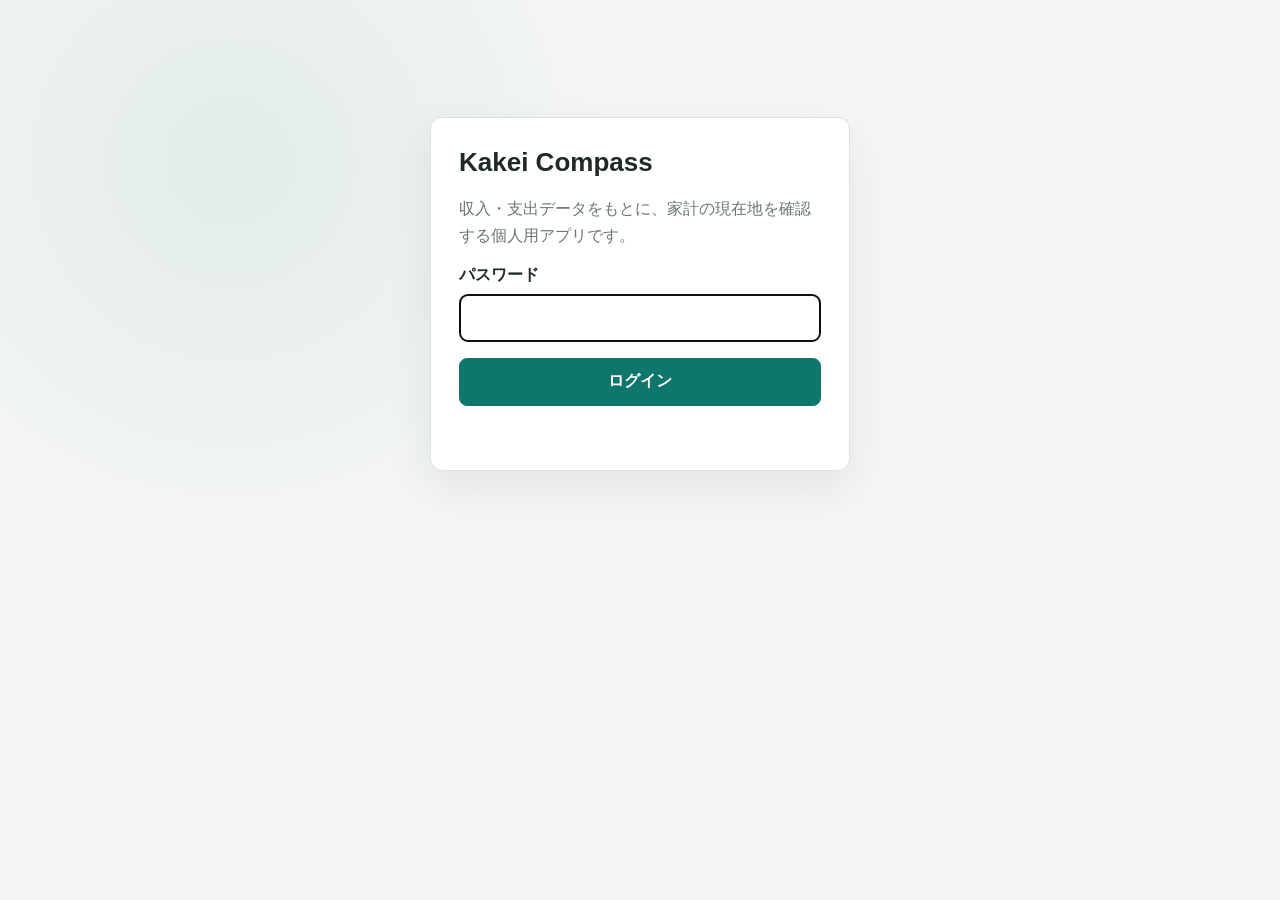
==== index.html @ 37dff7a0 "Add files via upload" ====
﻿<!doctype html>
<html lang="ja">
  <head>
    <meta charset="UTF-8" />
    <meta name="viewport" content="width=device-width, initial-scale=1.0" />
    <title>Kakei Compass</title>
    <link rel="stylesheet" href="styles.css?v=20260503-login-detail-fix" />
    <link rel="manifest" href="manifest.webmanifest?v=20260503-login-detail-fix" />
    <meta name="theme-color" content="#17352e" />
    <meta name="apple-mobile-web-app-capable" content="yes" />
    <meta name="apple-mobile-web-app-title" content="Kakei Compass" />
    <link rel="apple-touch-icon" href="app-icon-180.png?v=20260503-login-detail-fix" />
    <link rel="icon" type="image/png" sizes="192x192" href="app-icon-192.png?v=20260503-login-detail-fix" />
    <link rel="icon" type="image/png" sizes="512x512" href="app-icon-512.png?v=20260503-login-detail-fix" />
  </head>
  <body class="auth-locked">
    <section id="authScreen" class="auth-screen" aria-labelledby="authTitle">
      <form id="authForm" class="auth-card">
        <h1 id="authTitle">Kakei Compass</h1>
        <p>収入・支出データをもとに、家計の現在地を確認する個人用アプリです。</p>
        <label>
          パスワード
          <input id="authPassword" type="password" autocomplete="current-password" inputmode="text" />
        </label>
        <button class="primary-button" type="submit">ログイン</button>
        <p id="authError" class="auth-error" role="alert" aria-live="polite"></p>
      </form>
    </section>
    <button id="mobileNavToggle" class="mobile-nav-toggle" type="button" aria-controls="appNav" aria-expanded="false" aria-label="メニューを開く">
      <span></span>
      <span></span>
      <span></span>
    </button>
    <div id="mobileNavBackdrop" class="mobile-nav-backdrop hidden" aria-hidden="true"></div>
    <main class="app">
      <aside class="nav" id="appNav">
        <div class="nav-head">
          <h1 class="nav-brand">Kakei Compass</h1>
          <h2 id="navTitle" class="nav-mode-title">収入管理</h2>
          <p class="nav-copy" id="navCopy">収入と支出を管理し、家計全体の状況を確認します。</p>
          <p class="nav-updated">最終更新 <strong id="navUpdatedLabel">-</strong></p>
        </div>
        <section id="householdBalanceCard" class="nav-balance-card" aria-live="polite"></section>
        <nav class="mode-switch" aria-label="管理対象の切替">
          <button class="mode-button active" type="button" data-app-mode="income">
            <span>収入管理</span>
          </button>
          <button class="mode-button" type="button" data-app-mode="expense">
            <span>支出管理</span>
          </button>
        </nav>
        <div class="nav-tools">
          <button id="openSettings" class="nav-tool-button nav-tool-settings" type="button"><span aria-hidden="true"></span>設定</button>
          <button id="openHelp" class="nav-tool-button nav-tool-help" type="button"><span aria-hidden="true"></span>ヘルプ</button>
          <button id="logoutApp" class="nav-tool-button nav-tool-logout" type="button"><span aria-hidden="true"></span>ログアウト</button>
        </div>
      </aside>

      <section class="workspace">
        <section class="income-panel hidden" id="panel-income"></section>

        <article class="panel income-native expense-shell expense-view hidden">
          <div class="income-topbar">
            <div>
              <h3>支出管理</h3>
              <p>支出項目の入力、外部データ、分析、データ管理をまとめて扱います。</p>
            </div>
          </div>

        <div class="tab-strip expense-view hidden" role="tablist" aria-label="支出管理の表示切替">
          <button class="tab active" id="tab-master" type="button" role="tab" aria-selected="true" data-tab="master">入力</button>
          <button class="tab" id="tab-import" type="button" role="tab" aria-selected="false" data-tab="import">外部データ</button>
          <button class="tab" id="tab-expense-analysis" type="button" role="tab" aria-selected="false" data-tab="expense-analysis">分析</button>
          <button class="tab" id="tab-expense-data" type="button" role="tab" aria-selected="false" data-tab="expense-data">データ管理</button>
        </div>

        <section class="tab-panel expense-view active hidden" id="panel-master" role="tabpanel" aria-labelledby="tab-master">
          <article class="panel">
            <div id="pendingApplyPanel" class="pending-apply hidden"></div>
            <div class="toolbar expense-input-toolbar">
              <div class="expense-person-switch">
                <label>支払者<select id="expensePersonSelect"></select></label>
              </div>
              <button id="addMasterItem" type="button">新規</button>
              <label>
                検索
                <input id="masterSearch" type="search" placeholder="保険、住宅ローン、通信など" />
              </label>
              <select id="masterFilter" class="hidden" aria-hidden="true">
                <option value="all" selected>すべて</option>
              </select>
              <div class="view-icon-toggle" role="group" aria-label="支出項目の表示形式">
                <button class="active" type="button" data-master-view="cards" aria-label="カード表示" title="カード表示"><span class="view-icon view-icon-cards" aria-hidden="true"></span></button>
                <button type="button" data-master-view="list" aria-label="リスト表示" title="リスト表示"><span class="view-icon view-icon-list" aria-hidden="true"></span></button>
              </div>
            </div>
            <div id="masterCandidateNotice" class="maintenance-notice hidden"></div>
            <p class="status-help">状態: 通常=閲覧中の項目、編集中=右側の詳細カードで変更中の項目。</p>
            <div class="master-layout">
              <section class="master-cards" id="masterCards"></section>
              <section class="master-list hidden" id="masterList">
                <table class="master-table">
                  <thead>
                    <tr>
                      <th><button class="sort-button" data-sort="status" type="button">状態</button></th>
                      <th><button class="sort-button" data-sort="name" type="button">内容1</button></th>
                      <th><button class="sort-button" data-sort="category" type="button">種別</button></th>
                      <th><button class="sort-button" data-sort="nature" type="button">固定/変動</button></th>
                      <th><button class="sort-button amount" data-sort="monthlyAmount" type="button">費用</button></th>
                    </tr>
                    <tr class="filter-row">
                      <th><select class="column-filter" data-filter="status"></select></th>
                      <th><select class="column-filter" data-filter="name"></select></th>
                      <th><select class="column-filter" data-filter="category"></select></th>
                      <th><select class="column-filter" data-filter="nature"></select></th>
                      <th></th>
                    </tr>
                  </thead>
                  <tbody id="masterRows"></tbody>
                </table>
              </section>
              <aside id="detailPanel" class="detail-panel"></aside>
            </div>
          </article>
        </section>
<section class="tab-panel expense-view hidden" id="panel-import" role="tabpanel" aria-labelledby="tab-import">
          <article class="panel">
            <div class="toolbar external-toolbar">
              <label class="file-button">
                CSVを選択
                <input id="externalCsvInput" type="file" accept=".csv,.txt" multiple />
              </label>
              <div class="subtab-strip" role="tablist" aria-label="外部取り込み表示切替">
                <button class="subtab active" type="button" data-external-tab="mf" aria-label="マネーフォワード" title="マネーフォワード">マネーフォワード</button>
                <button class="subtab" type="button" data-external-tab="rakuten" aria-label="楽天カード" title="楽天カード">楽天カード</button>
              </div>
              <div class="subtab-controls">
                <div id="externalLinkBack" class="link-back-slot"></div>
                <button id="prevImportMonth" class="icon-button" type="button" aria-label="前月へ移動" title="前月へ移動">‹</button>
                <label class="month-select-wrap" aria-label="年月">
                  <select id="importMonthSelect"></select>
                </label>
                <button id="nextImportMonth" class="icon-button" type="button" aria-label="翌月へ移動" title="翌月へ移動">›</button>
                <button id="toggleImportEdit" type="button">編集</button>
                <button id="bulkDeleteImportedRows" class="danger-button hidden" type="button">一括削除</button>
              </div>
              <span id="importSummary" class="muted-text">未取り込み</span>
              <div id="externalCandidateNotice" class="maintenance-notice compact hidden"></div>
            </div>
            <div id="externalMfPanel">
              <div class="external-heading">
                <h4>マネーフォワード詳細</h4>
                <div class="external-totals">
                  <span id="mfIncomeTotal">収入 -</span>
                  <span id="mfPaymentTotal">支払い -</span>
                  <span id="mfBalanceTotal">収支 -</span>
                </div>
              </div>
              <div class="table-wrap imported-table-wrap">
                <table class="imported-table">
                  <thead>
                  <tr>
                      <th>紐づけ</th>
                      <th>日付</th>
                      <th>内容</th>
                      <th>金額</th>
                      <th>分類</th>
                      <th>詳細</th>
                    </tr>
                  </thead>
                  <tbody id="mfImportedRows"></tbody>
                </table>
              </div>
              <div id="mfImportedCards" class="external-mobile-cards"></div>
            </div>
            <div id="externalRakutenPanel" class="hidden">
              <div class="external-heading">
                <h4>楽天カード利用実績</h4>
                <div class="external-totals">
                  <span id="rakutenPaymentTotal">支払い総計 -</span>
                </div>
              </div>
              <div class="table-wrap imported-table-wrap">
                <table class="imported-table rakuten-table">
                  <thead>
                    <tr>
                      <th>利用日</th>
                      <th>利用店名・商品名</th>
                      <th>ユーザー</th>
                      <th>支払方法</th>
                      <th>利用金額</th>
                      <th>手数料/利息</th>
                      <th>支払総額</th>
                      <th>支払金額</th>
                      <th>詳細</th>
                    </tr>
                  </thead>
                  <tbody id="rakutenImportedRows"></tbody>
                </table>
              </div>
              <div id="rakutenImportedCards" class="external-mobile-cards"></div>
              <div id="rakutenSummary" class="card-list"></div>
            </div>
          </article>
        </section>

        <section class="tab-panel expense-view hidden" id="panel-expense-analysis" role="tabpanel" aria-labelledby="tab-expense-analysis">
        </section>

        <section class="tab-panel expense-view hidden" id="panel-expense-data" role="tabpanel" aria-labelledby="tab-expense-data">
        </section>
        </article>

      </section>
    </main>

    <div id="settingsModal" class="modal hidden" role="dialog" aria-modal="true" aria-labelledby="settingsTitle">
      <div class="modal-card">
        <div class="panel-head">
          <h3 id="settingsTitle">設定</h3>
          <button id="closeSettings" type="button">閉じる</button>
        </div>
        <section class="settings-section">
          <h4>収入表示名</h4>
          <p>対象ユーザーを選び、現在の名称を確認してから編集します。</p>
          <div class="settings-row settings-row-strong">
            <label>ユーザー<select id="payrollSettingsProfile"><option value="primary"></option><option value="secondary"></option></select></label>
            <label>表示名<input id="payrollProfileName" type="text" maxlength="20" /></label>
            <button id="payrollSaveProfileName" type="button">保存</button>
          </div>
        </section>
        <section class="settings-section">
          <h4>支出種別</h4>
          <p>支出項目で使う種別だけを編集します。</p>
        <div class="list-editor">
          <label>種別<textarea id="categoryOptions"></textarea></label>
        </div>
          <div class="modal-actions settings-list-actions">
            <button id="saveListOptions" type="button">保存</button>
            <button id="resetMaster" type="button">初期値へ戻す</button>
          </div>
        </section>
        <section class="settings-section link-group-section">
          <h4>紐づけ管理</h4>
          <p>収入項目、支出項目、外部データを同じ実体として関連付けます。金額は自動反映しません。</p>
          <div id="linkGroupList" class="link-group-list"></div>
          <div class="link-equation-preview" id="linkEquationPreview"></div>
          <div class="link-group-editor">
            <label>グループ名<input id="linkGroupName" type="text" maxlength="40" /></label>
            <label>説明<input id="linkGroupDescription" type="text" maxlength="80" /></label>
            <div class="link-source-panel">
              <h5>収入項目</h5>
              <div class="link-add-row">
                <select id="linkGroupIncome"></select>
                <button id="addLinkIncome" type="button">追加</button>
              </div>
              <div id="linkIncomeChips" class="link-chip-list"></div>
            </div>
            <div class="link-source-panel">
              <h5>支出項目</h5>
              <div class="link-add-row">
                <select id="linkGroupExpense"></select>
                <button id="addLinkExpense" type="button">追加</button>
              </div>
              <div id="linkExpenseChips" class="link-chip-list"></div>
            </div>
            <div class="link-source-panel">
              <h5>外部データ</h5>
              <div class="link-add-row">
                <select id="linkGroupExternalSource"><option value="moneyforward">マネーフォワード</option><option value="rakuten">楽天カード</option></select>
                <input id="linkGroupExternalSearch" type="search" placeholder="内容・店名で検索" />
              </div>
              <div class="link-add-row">
                <select id="linkGroupExternalItem"></select>
                <button id="addLinkExternal" type="button">追加</button>
              </div>
              <div id="linkGroupExternalMeta" class="link-external-meta"></div>
              <div id="linkExternalChips" class="link-chip-list"></div>
            </div>
            <div class="modal-actions">
              <button id="addLinkGroup" type="button">保存</button>
              <button id="clearLinkDraft" type="button">クリア</button>
            </div>
          </div>
        </section>
        <section class="settings-section backup-section">
          <h4>バックアップ</h4>
          <p>収入管理、支出管理、外部取り込み、設定をまとめて保全します。復元は現在データへ影響するため確認して実行します。</p>
          <div class="settings-row">
            <button id="exportFullBackup" class="primary-button" type="button">バックアップ</button>
            <label class="file-button danger-file-button">
              復元
              <input id="importFullBackup" type="file" accept=".json" />
            </label>
          </div>
        </section>
      </div>
    </div>

    <div id="toastHost" class="toast-host" aria-live="polite" aria-atomic="true"></div>

    <div id="helpModal" class="modal hidden" role="dialog" aria-modal="true" aria-labelledby="helpTitle">
      <div class="modal-card help-modal-card">
        <div class="panel-head">
          <h3 id="helpTitle">ヘルプ</h3>
          <button id="closeHelp" type="button">閉じる</button>
        </div>
        <div id="helpContent" class="help-content"></div>
      </div>
    </div>
    <script src="data/household-data.js?v=20260503-login-detail-fix"></script>
    <script src="data/payroll-data.js?v=20260503-login-detail-fix"></script>
    <script src="storage.js?v=20260503-login-detail-fix"></script>
    <script src="ui.js?v=20260503-login-detail-fix"></script>
    <script src="household.js?v=20260503-login-detail-fix"></script>
    <script src="import-utils.js?v=20260503-login-detail-fix"></script>
    <script src="import.js?v=20260503-login-detail-fix"></script>
    <script src="payroll.js?v=20260503-login-detail-fix"></script>
    <script src="auth.js?v=20260503-login-detail-fix"></script>
    <script src="app.js?v=20260503-login-detail-fix"></script>
  </body>
</html>
---- styles.css ----
:root {
  color-scheme: light;
  --bg: #f4f6f3;
  --ink: #1f2928;
  --muted: #697574;
  --line: #dce3dd;
  --panel: #ffffff;
  --nav: #182221;
  --accent: #0f766e;
  --accent-soft: #e8f5f2;
  --warn: #a16207;
  --warn-soft: #fff7ed;
  --bad: #b91c1c;
  --bad-soft: #fef2f2;
  --good: #15803d;
  --good-soft: #ecfdf5;
  --shadow: 0 18px 45px rgba(24, 34, 33, 0.08);
}

* {
  box-sizing: border-box;
}

.hidden {
  display: none !important;
}

body {
  margin: 0;
  min-height: 100vh;
  background: var(--bg);
  color: var(--ink);
  font-family: "Segoe UI", "Yu Gothic UI", "Hiragino Sans", Meiryo, sans-serif;
}

body.auth-locked {
  overflow: hidden;
}

body.auth-locked .app,
body.auth-locked .mobile-nav-toggle,
body.auth-locked .mobile-nav-backdrop,
body.auth-locked .modal,
body.auth-locked .toast-host {
  display: none !important;
}

.auth-screen {
  display: none;
}

body.auth-locked .auth-screen {
  min-height: 100vh;
  display: grid;
  place-items: center;
  padding: 24px;
  background:
    radial-gradient(circle at 18% 18%, rgba(15, 118, 110, 0.08), transparent 30%),
    var(--bg);
}

.auth-card {
  width: min(420px, 100%);
  display: grid;
  gap: 16px;
  padding: 28px;
  border: 1px solid var(--line);
  border-radius: 12px;
  background: #fff;
  box-shadow: var(--shadow);
}

.auth-card h1 {
  margin: 0;
  font-size: 26px;
}

.auth-card p {
  margin: 0;
  color: var(--muted);
  line-height: 1.7;
}

.auth-card label {
  display: grid;
  gap: 8px;
  font-weight: 800;
}

.auth-card input {
  min-height: 48px;
  width: 100%;
  border: 1px solid var(--line);
  border-radius: 8px;
  padding: 0 12px;
  font-size: 16px;
}

.auth-card button {
  min-height: 48px;
}

.auth-error {
  min-height: 20px;
  color: var(--bad) !important;
  font-weight: 800;
}

button,
input,
select,
textarea {
  font: inherit;
}

button {
  min-height: 40px;
  border: 1px solid var(--line);
  border-radius: 8px;
  padding: 0 12px;
  background: #fff;
  color: var(--ink);
  font-weight: 700;
  cursor: pointer;
}

button:hover {
  border-color: var(--accent);
}

button:disabled {
  cursor: default;
  opacity: 0.45;
}

.mobile-nav-toggle,
.mobile-nav-backdrop {
  display: none;
}

.primary-button {
  border-color: var(--accent);
  background: var(--accent);
  color: #fff;
}

.danger,
.danger-button,
button.danger {
  border-color: #fecaca;
  background: var(--bad-soft);
  color: var(--bad);
}

.subtle-button,
.link-button {
  min-height: 34px;
}

.primary-button:hover {
  border-color: #145f4e;
}

.app {
  display: grid;
  grid-template-columns: 290px minmax(0, 1fr);
  min-height: 100vh;
}

.nav {
  position: sticky;
  top: 0;
  height: 100vh;
  display: flex;
  flex-direction: column;
  gap: 22px;
  padding: 28px 24px;
  background: var(--nav);
  color: #f8faf8;
}

.nav-head {
  display: grid;
  align-content: start;
  height: 188px;
  overflow: hidden;
}

.eyebrow {
  margin: 0 0 8px;
  color: #778280;
  font-size: 12px;
  font-weight: 800;
  letter-spacing: 0;
  text-transform: uppercase;
}

.nav .eyebrow {
  color: #9fb2ad;
}

h1,
h2,
h3,
h4,
p {
  margin-top: 0;
}

h1 {
  margin-bottom: 12px;
  font-size: 28px;
  line-height: 1.25;
}

h2 {
  margin-bottom: 0;
  font-size: 32px;
  line-height: 1.2;
}

h3 {
  margin-bottom: 0;
  font-size: 19px;
}

h4 {
  margin-bottom: 12px;
  font-size: 15px;
}

.nav-copy,
.storage-note {
  margin-bottom: 0;
  color: #c1ceca;
  line-height: 1.65;
}

.nav-copy {
  height: 54px;
  overflow: hidden;
}

.nav-updated {
  margin: 12px 0 0;
  color: #9fb2ad;
  font-size: 12px;
}

.nav-updated strong {
  display: block;
  margin-top: 3px;
  color: #f8faf8;
  font-size: 13px;
}

.nav-balance-card {
  display: grid;
  gap: 6px;
  padding: 12px;
  border: 1px solid rgba(255, 255, 255, 0.12);
  border-radius: 8px;
  background: rgba(255, 255, 255, 0.06);
}

.nav-balance-head {
  display: flex;
  align-items: center;
  justify-content: space-between;
  gap: 8px;
}

.nav-balance-head > span {
  color: #c1ceca;
  font-size: 12px;
  font-weight: 800;
}

.nav-balance-head small {
  color: #aebfbb;
  font-size: 11px;
  font-weight: 700;
}

.nav-balance-main {
  display: flex;
  justify-content: space-between;
  gap: 8px;
  align-items: center;
}

.nav-balance-card strong {
  font-size: 22px;
  line-height: 1.15;
}

.nav-balance-card b {
  display: inline-flex;
  min-height: 24px;
  align-items: center;
  padding: 2px 8px;
  border-radius: 999px;
  font-size: 12px;
}

.nav-balance-card li {
  color: #aebfbb;
  font-size: 11px;
}

.nav-balance-card ul {
  display: grid;
  gap: 3px;
  margin: 2px 0 0;
  padding: 0;
  list-style: none;
}

.nav-balance-card li {
  display: flex;
  justify-content: space-between;
  gap: 8px;
}

.nav-balance-card em {
  font-style: normal;
  color: #eef7f3;
}

.nav-balance-card.good b {
  background: rgba(21, 128, 61, 0.2);
  color: #bbf7d0;
}

.nav-balance-card.warn b {
  background: rgba(161, 98, 7, 0.22);
  color: #fde68a;
}

.nav-balance-card.danger b {
  background: rgba(185, 28, 28, 0.22);
  color: #fecaca;
}

.mode-switch {
  display: grid;
  gap: 8px;
  flex: 0 0 auto;
}

.mode-button {
  display: flex;
  align-items: center;
  justify-content: flex-start;
  min-height: 46px;
  border-color: rgba(255, 255, 255, 0.16);
  border-radius: 8px;
  padding: 10px 12px;
  background: rgba(255, 255, 255, 0.08);
  color: #f8faf8;
}

.mode-button span {
  font-size: 15px;
  font-weight: 900;
}

.mode-button.active {
  border-color: #99f6e4;
  background: rgba(15, 118, 110, 0.42);
}

.nav-tools {
  display: grid;
  gap: 5px;
  margin-top: auto;
}

.nav-tools button {
  display: inline-flex;
  align-items: center;
  gap: 7px;
  min-height: 26px;
  border: 0;
  padding: 0;
  background: transparent;
  color: #c1ceca;
  text-align: left;
  font-size: 12px;
  font-weight: 700;
}

.nav-tool-button > span {
  display: inline-block;
  width: 14px;
  height: 14px;
  flex: 0 0 auto;
  opacity: 0.82;
}

.nav-tool-settings > span {
  position: relative;
  border: 1.5px solid currentColor;
  border-radius: 999px;
}

.nav-tool-settings > span::before {
  content: "";
  position: absolute;
  inset: 4px;
  border: 1.5px solid currentColor;
  border-radius: 999px;
}

.nav-tool-settings > span::after {
  content: "";
  position: absolute;
  inset: -1.5px;
  background:
    linear-gradient(currentColor, currentColor) center top / 2px 4px no-repeat,
    linear-gradient(currentColor, currentColor) center bottom / 2px 4px no-repeat,
    linear-gradient(90deg, currentColor, currentColor) left center / 4px 2px no-repeat,
    linear-gradient(90deg, currentColor, currentColor) right center / 4px 2px no-repeat;
}

.nav-tool-help > span {
  position: relative;
  border: 1.5px solid currentColor;
  border-radius: 999px;
}

.nav-tool-help > span::before {
  content: "?";
  position: absolute;
  inset: 0;
  display: grid;
  place-items: center;
  font-size: 10px;
  font-weight: 900;
  line-height: 1;
}

.nav-tools .file-button {
  justify-content: flex-start;
  min-height: 26px;
  border: 0;
  padding: 0;
  background: transparent;
  color: #c1ceca;
  font-size: 12px;
}

.workspace {
  display: grid;
  align-content: start;
  gap: 0;
  padding: 32px;
}

.hero,
.panel-head,
.toolbar {
  display: flex;
  align-items: center;
  justify-content: space-between;
  gap: 16px;
}

.hero-actions,
.master-actions {
  display: flex;
  align-items: center;
  gap: 10px;
}

.hero {
  justify-content: flex-end;
  margin-bottom: 8px;
}

.icon-button {
  width: 34px;
  min-height: 34px;
  border-color: transparent;
  border-radius: 999px;
  padding: 0;
  background: transparent;
  color: var(--muted);
  font-size: 16px;
}

.panel-head p {
  margin: 6px 0 0;
  color: var(--muted);
  line-height: 1.55;
}

.tab-strip {
  position: sticky;
  top: 0;
  z-index: 10;
  display: flex;
  align-items: flex-end;
  gap: 6px;
  margin-bottom: 0;
  padding: 8px 0 0 0;
  border-bottom: 1px solid var(--line);
  overflow-x: auto;
  overflow-y: hidden;
  background: transparent;
  isolation: isolate;
}

.tab {
  position: relative;
  min-height: 38px;
  border: 1px solid var(--line);
  border-bottom: 0;
  border-radius: 8px 8px 0 0;
  padding: 0 16px;
  background: #eef3ef;
  color: var(--muted);
  font-weight: 800;
  white-space: nowrap;
  transform: none;
}

.tab::before,
.tab::after {
  display: none;
}

.tab.active {
  z-index: 2;
  background: var(--panel);
  color: var(--ink);
  border-bottom-color: var(--panel);
  transform: none;
}

.tab-panel {
  display: none;
}

.tab-panel.active {
  display: block;
  padding-top: 0;
}

.income-panel {
  min-height: calc(100vh - 48px);
}

.income-native {
  display: grid;
  gap: 16px;
  border-radius: 0 8px 8px 8px;
  background: var(--panel);
  box-shadow: var(--shadow);
}

.income-native .income-tab-panel {
  min-width: 0;
}

.payroll-record-list {
  max-height: min(58vh, 560px);
  overflow: auto;
  border: 1px solid var(--line);
  border-radius: 8px;
}

.payroll-record-list table {
  margin: 0;
}

.payroll-record-list .imported-table th:nth-child(1),
.payroll-record-list .imported-table td:nth-child(1) {
  width: 130px;
}

.payroll-record-list .imported-table th:nth-child(2),
.payroll-record-list .imported-table td:nth-child(2),
.payroll-record-list .imported-table th:nth-child(3),
.payroll-record-list .imported-table td:nth-child(3),
.payroll-record-list .imported-table th:nth-child(4),
.payroll-record-list .imported-table td:nth-child(4) {
  width: 145px;
  text-align: right;
}

.payroll-record-list .imported-table th:nth-child(5),
.payroll-record-list .imported-table td:nth-child(5) {
  width: 142px;
  text-align: right;
}

.payroll-manage-footer {
  display: flex;
  justify-content: flex-end;
  align-items: start;
  gap: 10px;
}

.payroll-manage-footer > button {
  flex: 0 0 auto;
}

.income-topbar,
.income-profile,
.income-input-toolbar,
.income-chart-controls,
.income-analysis-toolbar,
.income-status-row {
  display: flex;
  gap: 10px;
  align-items: end;
  flex-wrap: wrap;
}

.income-topbar {
  justify-content: space-between;
  align-items: flex-start;
}

.income-topbar h3 {
  margin: 0 0 6px;
}

.income-topbar p,
.income-note,
.small-note {
  margin: 0;
  color: var(--muted);
  font-size: 13px;
  line-height: 1.6;
}

.income-profile {
  justify-content: flex-end;
  padding: 0;
  border: 0;
  border-radius: 0;
  background: transparent;
}

.income-profile label,
.income-input-toolbar label,
.income-analysis-toolbar label {
  display: grid;
  gap: 4px;
  color: var(--muted);
  font-size: 12px;
}

.income-profile label {
  position: relative;
  grid-template-columns: minmax(150px, 1fr);
  align-items: center;
  color: var(--muted);
  padding-top: 16px;
}

.income-profile input,
.income-profile select,
.income-input-toolbar input,
.income-analysis-toolbar select {
  min-height: 38px;
}

.income-profile select {
  border: 1px solid var(--line);
  border-radius: 8px;
  background: #fff;
  color: var(--ink);
  font-weight: 700;
}

.income-profile label::before {
  content: "ユーザー";
  position: absolute;
  right: 10px;
  top: 1px;
  color: var(--muted);
  font-size: 11px;
  font-weight: 700;
  line-height: 1;
}

.income-status-row {
  align-items: center;
}

.income-status-row span,
.inline-status,
.income-note {
  border: 1px solid var(--line);
  border-radius: 8px;
  background: #f8fbf8;
  padding: 8px 10px;
  font-size: 12px;
}

.income-status-row span {
  border-color: transparent;
  background: transparent;
  padding-left: 0;
}

.inline-status:empty {
  display: none;
}

.inline-status[data-type="warn"] {
  border-color: #f2c879;
  background: #fff9ea;
}

.warn-text {
  color: #9a3412;
}

.income-tabs {
  margin-top: 2px;
  position: static;
  gap: 6px;
  padding: 0;
  border-bottom: 1px solid var(--line);
}

.income-tabs .tab {
  min-height: 34px;
  border-bottom: 0;
  border-radius: 8px 8px 0 0;
  padding: 0 14px;
  background: #eef3ef;
  color: var(--muted);
  transform: none;
}

.income-tabs .tab::before,
.income-tabs .tab::after {
  display: none;
}

.income-tabs .tab.active {
  background: var(--panel);
  color: var(--ink);
  box-shadow: none;
}

.income-tab-panel {
  display: none;
}

.income-tab-panel.active {
  display: grid;
  gap: 14px;
}

.income-kpis {
  display: grid;
  grid-template-columns: repeat(auto-fit, minmax(130px, 1fr));
  gap: 12px;
}

.income-kpis div,
.analysis-card,
.income-chart-box,
.review-panel,
.empty-state,
.panel,
.summary-card,
.update-candidate-card {
  border: 1px solid var(--line);
  border-radius: 8px;
  background: #fff;
}

.income-kpis div,
.analysis-card,
.income-chart-box,
.review-panel,
.empty-state {
  padding: 14px;
}

.income-kpis span {
  display: block;
  color: var(--muted);
  font-size: 12px;
}

.income-kpis span {
  display: flex;
  align-items: center;
  gap: 5px;
}

.kpi-info {
  display: inline-grid;
  place-items: center;
  width: 15px;
  height: 15px;
  border: 1px solid var(--line);
  border-radius: 999px;
  color: var(--muted);
  font-size: 10px;
  font-style: normal;
  line-height: 1;
}

.income-kpis b {
  display: block;
  margin-top: 4px;
  font-size: 20px;
}

.payroll-input-kpis {
  padding: 10px 8px;
  background: transparent;
  gap: 14px;
}

.payroll-input-kpis div {
  background: transparent;
}

.income-summary-meta {
  display: grid;
  grid-template-columns: repeat(auto-fit, minmax(130px, 1fr));
  gap: 10px;
  margin: 2px 8px 0;
  color: var(--muted);
  font-size: 12px;
}

.income-summary-meta span {
  display: flex;
  align-items: center;
  justify-content: center;
  border: 1px solid var(--line);
  border-radius: 999px;
  padding: 4px 9px;
  background: #fff;
}

.income-input-table input {
  width: 150px;
  max-width: 100%;
  text-align: right;
}

.income-input-table {
  max-height: min(44vh, 520px);
  overflow: auto;
}

.income-input-table table {
  margin: 0;
}

.payroll-input-cell {
  display: grid;
  justify-items: end;
  gap: 4px;
}

.payroll-diff-meta {
  display: grid;
  gap: 2px;
  color: var(--muted);
  font-size: 11px;
  line-height: 1.35;
  text-align: right;
}

.payroll-diff-meta.changed {
  color: #0f766e;
  font-weight: 700;
}

.payroll-row-changed td {
  background: #f0fbf5;
}

.payroll-flow {
  display: grid;
  grid-template-columns: repeat(2, minmax(0, 1fr));
  gap: 10px;
}

.flow-step {
  display: grid;
  grid-template-columns: 32px 1fr;
  gap: 10px;
  align-items: start;
  border: 1px solid var(--line);
  border-radius: 8px;
  background: #fff;
  padding: 12px;
  min-width: 0;
}

.flow-step > span {
  display: grid;
  place-items: center;
  width: 28px;
  height: 28px;
  border-radius: 999px;
  background: #edf4ef;
  color: var(--muted);
  font-weight: 800;
}

.flow-step b {
  display: block;
  margin-bottom: 4px;
}

.flow-step p {
  margin: 0 0 8px;
  color: var(--muted);
  font-size: 12px;
  line-height: 1.5;
}

.flow-step.active {
  border-color: #91c9ac;
  background: #f4fbf7;
}

.flow-step.confirmed {
  border-color: var(--accent);
  box-shadow: inset 0 0 0 1px rgba(31, 122, 99, 0.18);
}

.flow-step.active > span,
.flow-step.done > span {
  background: var(--accent);
  color: #fff;
}

.flow-step.locked {
  opacity: 0.58;
}

.button-row {
  display: flex;
  gap: 8px;
  flex-wrap: wrap;
}

.payroll-method-actions {
  display: grid;
  gap: 8px;
}

.payroll-primary-action {
  min-height: 46px;
  height: 46px;
  border-color: var(--accent);
  background: var(--accent);
  color: #fff;
}

.payroll-primary-action:disabled {
  border-color: var(--line);
  background: #eef3ef;
  color: var(--muted);
}

.payroll-sub-actions {
  display: flex;
  gap: 6px;
  flex-wrap: wrap;
}

.payroll-sub-actions button {
  min-height: 46px;
  height: 46px;
  padding: 0 9px;
  font-size: 12px;
}

.payroll-flow .button-row button,
.payroll-flow .file-button,
.payroll-save-panel button {
  min-height: 46px;
  height: 46px;
  line-height: 1.2;
}

.payroll-file-action {
  min-height: 46px;
  height: 46px;
  font-size: 12px;
}

.button-row button.selected {
  background: var(--accent);
  color: #fff;
  border-color: var(--accent);
}

.file-button.disabled {
  opacity: 0.5;
  pointer-events: none;
}

.income-input-table tr.calc td,
.income-input-table .section-row td {
  background: #f8fbf8;
  font-weight: 700;
}

.review-panel.ok {
  border-color: #9ed6bd;
  background: #f0fbf5;
}

.review-panel.warn {
  border-color: #f2c879;
  background: #fff9ea;
}

.payroll-save-feedback {
  border: 1px solid #9ed6bd;
  border-radius: 8px;
  background: #f0fbf5;
  padding: 14px;
}

.payroll-collapsible {
  border: 1px solid var(--line);
  border-radius: 8px;
  background: #fff;
}

.payroll-collapsible summary {
  display: flex;
  align-items: center;
  justify-content: space-between;
  gap: 12px;
  min-height: 44px;
  padding: 0 14px;
  cursor: pointer;
  list-style: none;
}

.payroll-collapsible summary::-webkit-details-marker {
  display: none;
}

.payroll-collapsible summary::after {
  content: "";
  flex: 0 0 auto;
  width: 9px;
  height: 9px;
  border-right: 2px solid var(--muted);
  border-bottom: 2px solid var(--muted);
  transform: rotate(45deg);
  transition: transform 160ms ease;
}

.payroll-collapsible[open] summary::after {
  transform: rotate(225deg);
}

.payroll-collapsible summary span {
  color: var(--muted);
  font-size: 12px;
  font-weight: 800;
}

.payroll-collapsible summary b {
  font-size: 13px;
  text-align: right;
  margin-left: auto;
}

.payroll-collapsible[open] {
  padding-bottom: 12px;
}

.payroll-collapsible[open] summary {
  border-bottom: 1px solid var(--line);
  margin-bottom: 10px;
}

.payroll-save-panel {
  grid-column: auto;
}

.payroll-complete-step {
  min-height: 100%;
}

.payroll-save-panel.active,
.payroll-save-panel.confirmed {
  border-color: #91c9ac;
  background: #f4fbf7;
}

.payroll-save-panel b {
  display: block;
  margin-bottom: 3px;
}

.payroll-save-panel p {
  margin: 0 0 8px;
  color: var(--muted);
  font-size: 12px;
}

.payroll-save-feedback {
  display: grid;
  gap: 4px;
}

.payroll-save-feedback strong {
  color: #14532d;
  font-size: 15px;
}

.payroll-save-feedback span {
  color: var(--ink);
  font-weight: 800;
}

.payroll-save-feedback small,
.payroll-mini-chart span {
  color: var(--muted);
}

.payroll-mini-chart {
  display: grid;
  gap: 10px;
  overflow-x: auto;
  padding: 4px 8px 0;
  background: transparent;
}

.payroll-mini-chart > div {
  display: flex;
  align-items: baseline;
  justify-content: space-between;
  gap: 12px;
}

.payroll-mini-chart svg {
  width: 100%;
  min-width: 520px;
  height: auto;
}

.payroll-mini-chart line {
  stroke: #d6ded8;
  stroke-width: 1;
}

.payroll-mini-chart .chart-axis {
  stroke: #aebbb4;
}

.payroll-mini-chart .chart-grid {
  stroke: #edf2ef;
}

.payroll-mini-chart polyline {
  fill: none;
  stroke: #2563eb;
  stroke-width: 3;
  stroke-linecap: round;
  stroke-linejoin: round;
}

.payroll-mini-chart text {
  fill: var(--muted);
  font-size: 11px;
}

.payroll-mini-chart .chart-axis-label {
  font-size: 10px;
}

.nav-tool-logout > span {
  position: relative;
  border: 1.5px solid currentColor;
  border-radius: 3px;
}

.nav-tool-logout > span::before {
  content: "";
  position: absolute;
  width: 7px;
  height: 1.5px;
  right: -5px;
  top: 6px;
  background: currentColor;
}

.nav-tool-logout > span::after {
  content: "";
  position: absolute;
  right: -5px;
  top: 3px;
  width: 5px;
  height: 5px;
  border-top: 1.5px solid currentColor;
  border-right: 1.5px solid currentColor;
  transform: rotate(45deg);
}

.payroll-chart-point {
  cursor: pointer;
}

.income-chart-box {
  overflow-x: auto;
}

.income-chart-box svg {
  width: 100%;
  min-width: 720px;
  height: auto;
}

.income-series-grid {
  display: grid;
  grid-template-columns: repeat(2, minmax(0, 1fr));
  gap: 8px 12px;
  max-height: 220px;
  overflow: auto;
  padding-top: 10px;
}

.income-series-grid label {
  display: flex;
  gap: 6px;
  align-items: center;
  font-size: 12px;
}

.analysis-grid {
  display: grid;
  grid-template-columns: repeat(2, minmax(0, 1fr));
  gap: 12px;
}

.analysis-summary {
  display: grid;
  grid-template-columns: repeat(3, minmax(0, 1fr));
  gap: 12px;
}

.analysis-summary div {
  border: 1px solid var(--line);
  border-radius: 8px;
  background: #fff;
  padding: 14px;
}

.analysis-summary span,
.analysis-summary small {
  display: block;
  color: var(--muted);
  font-size: 12px;
}

.analysis-summary b {
  display: block;
  margin: 4px 0;
  font-size: 20px;
}

.analysis-toggle-row {
  display: flex;
  justify-content: flex-end;
}

.analysis-toggle-row button {
  min-height: 36px;
}

.analysis-detail {
  display: grid;
  gap: 14px;
}

.analysis-section {
  display: grid;
  gap: 10px;
}

.analysis-section h4,
.analysis-card h4 {
  margin: 0 0 10px;
}

.analysis-card-wide {
  grid-column: 1 / -1;
}

.analysis-card table {
  width: 100%;
}

.analysis-card td {
  text-align: right;
}

.rank-list {
  margin: 0;
  padding-left: 20px;
}

.rank-list li {
  display: flex;
  justify-content: space-between;
  gap: 12px;
  padding: 6px 0;
  border-bottom: 1px solid var(--line);
}

.subtle-button {
  border: 1px solid var(--line);
  border-radius: 6px;
  background: #fff;
  padding: 6px 8px;
  cursor: pointer;
}

.subtle-button.danger {
  border-color: #e4a1a1;
  color: #a83232;
}

.payroll-safety-panel {
  min-width: 260px;
  border: 1px solid var(--line);
  border-radius: 8px;
  background: #fff;
}

.payroll-safety-panel summary {
  min-height: 36px;
  padding: 8px 12px;
  color: var(--muted);
  font-size: 13px;
  font-weight: 800;
  cursor: pointer;
}

.payroll-snapshot-list small {
  display: block;
  color: var(--muted);
  font-size: 12px;
}

.payroll-snapshot-list {
  display: grid;
  gap: 8px;
  padding: 0 12px 12px;
}

.payroll-snapshot-list ul {
  display: grid;
  gap: 6px;
  margin: 0;
  padding: 0;
  list-style: none;
}

.payroll-snapshot-list li {
  display: grid;
  grid-template-columns: minmax(0, 1fr) minmax(0, 1.2fr) auto;
  gap: 8px;
  align-items: center;
  border-top: 1px solid var(--line);
  padding-top: 6px;
  font-size: 12px;
}

.panel {
  min-width: 0;
  padding: 20px;
  border: 1px solid var(--line);
  border-top: 0;
  border-radius: 0 8px 8px 8px;
  background: var(--panel);
  box-shadow: var(--shadow);
}

.panel.income-native {
  border: 1px solid var(--line);
  border-radius: 8px;
  padding: 20px;
}

.expense-shell {
  gap: 0;
  min-width: 0;
}

.expense-shell > .income-topbar {
  margin-bottom: 16px;
}

.expense-shell .tab-strip {
  position: static;
  margin-bottom: 0;
  padding-top: 0;
}

.expense-shell .tab-panel > .panel {
  min-width: 0;
  border: 0;
  border-radius: 0;
  box-shadow: none;
  padding: 14px 0 0;
}

.expense-shell .tab-panel > .panel > .panel-head {
  display: none;
}

.panel-head span {
  color: var(--muted);
  font-size: 13px;
}

.master-summary {
  display: grid;
  grid-template-columns: repeat(4, minmax(0, 1fr));
  gap: 12px;
  margin-top: 16px;
}

.expense-summary-panel {
  display: grid;
  gap: 16px;
}

.expense-summary-grid {
  display: grid;
  grid-template-columns: repeat(auto-fit, minmax(150px, 1fr));
  gap: 12px;
}

.expense-summary-card {
  background: #fff;
}

.expense-summary-card span {
  display: flex;
  align-items: center;
  gap: 5px;
}

.expense-summary-notes {
  display: grid;
  gap: 12px;
}

.expense-summary-notes p {
  margin: 4px 0 0;
  color: var(--muted);
  font-size: 13px;
  line-height: 1.55;
}

.expense-summary-notes small {
  display: block;
  margin-top: 6px;
  color: var(--muted);
  font-size: 12px;
}

.expense-ratio-card {
  display: grid;
  gap: 10px;
  border: 1px solid var(--line);
  border-radius: 8px;
  background: #fff;
  padding: 14px;
}

.expense-ratio-card h4 {
  margin: 0;
}

.expense-ratio-row {
  display: grid;
  gap: 6px;
}

.expense-ratio-row > div:first-child {
  display: flex;
  justify-content: space-between;
  gap: 12px;
  color: var(--muted);
  font-size: 12px;
}

.expense-ratio-row strong {
  color: var(--ink);
}

.expense-ratio-track {
  height: 8px;
  overflow: hidden;
  border-radius: 999px;
  background: #edf4ef;
}

.expense-ratio-track i {
  display: block;
  height: 100%;
  border-radius: inherit;
  background: var(--accent);
}

.expense-summary-actions {
  display: flex;
  flex-wrap: wrap;
  justify-content: flex-end;
  gap: 8px;
}

.expense-summary-actions button:first-child {
  border-color: var(--accent);
  background: var(--accent);
  color: #fff;
}

.summary-card {
  min-height: 104px;
  padding: 16px;
  border: 1px solid var(--line);
  border-radius: 8px;
  background: #f9fbf8;
}

.summary-card span {
  display: block;
  color: var(--muted);
  font-size: 12px;
}

.summary-card strong {
  display: block;
  margin-top: 8px;
  font-size: 24px;
  line-height: 1.1;
}

.work-queue {
  display: grid;
  gap: 10px;
  margin-top: 18px;
}

.queue-item,
.candidate-card,
.history-line {
  display: grid;
  gap: 5px;
  padding: 12px 0;
  border-bottom: 1px solid var(--line);
}

.queue-item:last-child,
.candidate-card:last-child,
.history-line:last-child {
  border-bottom: 0;
}

.queue-item span,
.candidate-card span,
.candidate-card small,
.history-line span {
  color: var(--muted);
  line-height: 1.45;
}

.toolbar {
  display: flex;
  align-items: center;
  gap: 10px;
  justify-content: flex-start;
  flex-wrap: wrap;
  margin: 16px 0;
}

.toolbar label {
  color: var(--muted);
  font-size: 13px;
}

.status-help {
  margin: -4px 0 12px;
  color: var(--muted);
  font-size: 12px;
  line-height: 1.55;
}

.toolbar input,
.toolbar select,
.detail-panel input,
.detail-panel select,
.detail-panel textarea {
  min-height: 34px;
  border: 1px solid var(--line);
  border-radius: 8px;
  padding: 0 10px;
  background: #fff;
  color: var(--ink);
}

.toolbar input {
  min-width: 260px;
}

.file-button {
  display: inline-flex;
  align-items: center;
  justify-content: center;
  min-height: 36px;
  border: 1px solid var(--line);
  border-radius: 8px;
  padding: 0 12px;
  background: #fff;
  color: var(--ink);
  font-weight: 700;
  cursor: pointer;
}

.file-button input {
  display: none;
}

.master-layout {
  display: grid;
  grid-template-columns: minmax(0, 1fr) 360px;
  gap: 16px;
  align-items: start;
}

.segmented-control {
  display: inline-flex;
  gap: 4px;
  padding: 4px;
  border: 1px solid var(--line);
  border-radius: 8px;
  background: #f8faf8;
}

.segmented-control button {
  min-height: 32px;
  border: 0;
  padding: 0 10px;
  background: transparent;
  color: var(--muted);
}

.segmented-control button.active {
  background: var(--accent);
  color: #fff;
}

.expense-input-toolbar {
  display: grid;
  grid-template-columns: minmax(150px, 190px) auto minmax(240px, 1fr) auto;
  align-items: end;
}

.expense-person-switch label {
  display: grid;
  gap: 5px;
  color: var(--muted);
  font-size: 12px;
  font-weight: 800;
}

.expense-person-switch select {
  min-height: 36px;
  border: 1px solid var(--line);
  border-radius: 8px;
  padding: 0 10px;
  background: #fff;
  color: var(--ink);
}

.view-icon-toggle {
  justify-self: end;
  display: inline-flex;
  gap: 3px;
  padding: 3px;
  border: 1px solid var(--line);
  border-radius: 8px;
  background: #f8faf8;
}

.view-icon-toggle button {
  width: 34px;
  min-height: 30px;
  display: grid;
  place-items: center;
  border: 0;
  border-radius: 6px;
  padding: 0;
  background: transparent;
  color: var(--muted);
}

.view-icon-toggle button.active {
  background: var(--accent-soft);
  color: var(--accent);
}

.view-icon {
  position: relative;
  display: block;
  width: 16px;
  height: 16px;
}

.view-icon-cards {
  display: grid;
  grid-template-columns: repeat(2, 1fr);
  gap: 3px;
}

.view-icon-cards::before,
.view-icon-cards::after,
.view-icon-list::before,
.view-icon-list::after {
  content: "";
}

.view-icon-cards,
.view-icon-cards::before,
.view-icon-cards::after {
  border: 1.5px solid currentColor;
  border-radius: 3px;
}

.view-icon-cards::before,
.view-icon-cards::after {
  display: block;
}

.view-icon-list::before,
.view-icon-list::after {
  position: absolute;
  left: 0;
  right: 0;
  height: 2px;
  border-radius: 999px;
  background: currentColor;
  box-shadow: 0 6px 0 currentColor;
}

.view-icon-list::before {
  top: 2px;
}

.view-icon-list::after {
  bottom: 2px;
  box-shadow: none;
}

.master-cards {
  min-width: 0;
  display: grid;
  gap: 12px;
}

.expense-category-card {
  border: 1px solid var(--line);
  border-radius: 8px;
  background: #fff;
  overflow: hidden;
}

.expense-category-head {
  display: flex;
  justify-content: space-between;
  gap: 12px;
  align-items: center;
  padding: 12px 14px;
  border-bottom: 1px solid var(--line);
  background: #f9fbf8;
}

.expense-category-head h4 {
  margin: 0;
}

.expense-category-head span {
  color: var(--muted);
  font-size: 12px;
  font-weight: 800;
}

.expense-card-items {
  display: grid;
}

.expense-card-row {
  width: 100%;
  min-height: 52px;
  display: grid;
  grid-template-columns: minmax(0, 1fr) auto;
  gap: 12px;
  align-items: center;
  border: 0;
  border-bottom: 1px solid var(--line);
  border-radius: 0;
  padding: 9px 14px;
  background: #fff;
  text-align: left;
  font-weight: 600;
}

.expense-card-row:last-child {
  border-bottom: 0;
}

.expense-card-row:hover,
.expense-card-row.selected {
  background: var(--accent-soft);
}

.expense-card-row strong,
.expense-card-row small {
  display: block;
  min-width: 0;
  overflow: hidden;
  text-overflow: ellipsis;
  white-space: nowrap;
}

.expense-card-row small {
  margin-top: 3px;
  color: var(--muted);
  font-size: 12px;
  font-weight: 500;
}

.expense-card-meta {
  display: inline-flex;
  flex-wrap: wrap;
  justify-content: flex-end;
  gap: 5px;
  align-items: center;
}

.expense-card-meta b {
  color: var(--ink);
}

.mini-badge {
  min-height: 20px;
  display: inline-flex;
  align-items: center;
  border-radius: 999px;
  padding: 0 7px;
  background: var(--accent-soft);
  color: var(--accent);
  font-size: 11px;
  font-weight: 800;
}

.mini-badge.optional {
  background: #f1f5f9;
  color: var(--muted);
}

.mini-badge.reducible {
  background: var(--warn-soft);
  color: var(--warn);
}

.mini-badge.hard-reduce {
  background: #f1f5f9;
  color: var(--muted);
}

.row-badges {
  display: flex;
  flex-wrap: wrap;
  gap: 4px;
  margin-top: 4px;
}

.master-list {
  min-width: 0;
  overflow-x: hidden;
}

table {
  width: 100%;
  border-collapse: collapse;
  table-layout: fixed;
}

th,
td {
  padding: 8px 6px;
  border-bottom: 1px solid var(--line);
  text-align: left;
  vertical-align: middle;
  font-size: 13px;
}

th {
  color: var(--muted);
  font-size: 12px;
}

.master-table th:nth-child(1),
.master-table td:nth-child(1) {
  width: 82px;
}

.master-table th:nth-child(2),
.master-table td:nth-child(2) {
  width: 34%;
}

.master-table th:nth-child(3),
.master-table td:nth-child(3),
.master-table th:nth-child(4),
.master-table td:nth-child(4) {
  width: 18%;
}

.master-table th:nth-child(5),
.master-table td:nth-child(5) {
  width: 110px;
  text-align: right;
}

.sort-button {
  min-height: 24px;
  width: 100%;
  border: 0;
  padding: 0;
  background: transparent;
  color: var(--muted);
  text-align: left;
  font-size: 12px;
}

.sort-button.amount {
  text-align: right;
}

.column-filter {
  width: 100%;
  min-height: 26px;
  border: 1px solid var(--line);
  border-radius: 6px;
  background: #fff;
  color: var(--muted);
  font-size: 11px;
}

.status-pill,
.pill {
  display: inline-flex;
  width: fit-content;
  align-items: center;
  min-height: 24px;
  padding: 0 9px;
  border-radius: 999px;
  background: var(--accent-soft);
  color: var(--accent);
  font-size: 12px;
  font-weight: 800;
}

.status-pill.attention,
.pill.warn {
  background: var(--warn-soft);
  color: var(--warn);
}

.status-pill.danger {
  background: #fff1f2;
  color: var(--bad);
}

.status-pill.ended {
  background: #f1f5f9;
  color: var(--muted);
}

.status-pill.reflected {
  background: var(--good-soft);
  color: var(--good);
}

.status-pill.linked,
.status-pill.saved {
  background: var(--good-soft);
  color: var(--good);
}

.status-pill.pending,
.status-pill.unsaved,
.status-pill.dirty {
  background: var(--warn-soft);
  color: var(--warn);
}

.status-pill.disabled,
.status-pill.inactive {
  background: #f1f5f9;
  color: var(--muted);
}

.master-table tr.selected {
  background: var(--accent-soft);
  cursor: default;
}

.master-table tbody tr {
  cursor: pointer;
}

.master-table tr.pending-row {
  background: var(--warn-soft);
}

.master-table tr.reflected-row {
  background: var(--good-soft);
}

.detail-panel {
  position: sticky;
  top: 74px;
  display: grid;
  gap: 14px;
  max-height: calc(100vh - 96px);
  overflow-y: auto;
  padding: 16px;
  border: 1px solid var(--line);
  border-radius: 8px;
  background: #f9fbf8;
}

.detail-title-actions {
  display: inline-flex;
  align-items: center;
  flex: 0 0 auto;
  gap: 8px;
}

.detail-head {
  align-items: flex-start;
}

.detail-head h3 {
  min-width: 0;
  overflow-wrap: anywhere;
  line-height: 1.35;
}

.detail-grid {
  display: grid;
  grid-template-columns: 1fr 1fr;
  gap: 10px;
}

.detail-grid label,
.list-editor label,
.reject-reasons label {
  display: grid;
  gap: 6px;
  color: var(--muted);
  font-size: 12px;
}

.detail-grid label.wide {
  grid-column: 1 / -1;
}

.detail-panel input,
.detail-panel select,
.detail-panel textarea {
  width: 100%;
}

.detail-panel textarea {
  min-height: 72px;
  padding: 8px;
  resize: vertical;
}

.detail-actions {
  display: flex;
  flex-wrap: wrap;
  gap: 8px;
}

.alias-flag {
  display: inline-flex;
  align-items: center;
  justify-content: center;
  min-width: 18px;
  height: 18px;
  margin-left: 6px;
  border-radius: 999px;
  background: #edf2f7;
  color: var(--muted);
  font-size: 11px;
  font-weight: 800;
  vertical-align: middle;
}

.alias-picker {
  display: grid;
  gap: 8px;
  border: 1px solid var(--line);
  border-radius: 8px;
  padding: 8px;
  background: #fff;
}

.alias-picker.readonly {
  background: #f8fafc;
}

.alias-chips {
  display: flex;
  flex-wrap: wrap;
  gap: 6px;
}

.alias-chip {
  display: inline-flex;
  max-width: 100%;
  align-items: center;
  gap: 4px;
  border-radius: 999px;
  padding: 3px 8px;
  background: var(--accent-soft);
  color: var(--accent);
  font-size: 12px;
  font-weight: 800;
}

.alias-chip button {
  min-height: 18px;
  border: 0;
  padding: 0 2px;
  background: transparent;
  color: inherit;
}

.alias-search-wrap {
  position: relative;
}

.alias-suggestions {
  position: absolute;
  left: 0;
  right: 0;
  top: calc(100% + 4px);
  z-index: 20;
  max-height: 220px;
  overflow-y: auto;
  border: 1px solid var(--line);
  border-radius: 8px;
  background: #fff;
  box-shadow: var(--shadow);
}

.alias-suggestions button {
  display: grid;
  width: 100%;
  min-height: 40px;
  border: 0;
  border-bottom: 1px solid var(--line);
  border-radius: 0;
  text-align: left;
}

.alias-suggestions small,
.muted-text {
  color: var(--muted);
  font-size: 12px;
}

.alias-suggestions p {
  margin: 0;
  padding: 10px;
  color: var(--muted);
  font-size: 12px;
}

.version-box {
  display: grid;
  grid-template-columns: 1fr auto;
  gap: 8px;
  align-items: end;
  padding-top: 8px;
}

.danger {
  color: var(--bad);
}

.pending-apply {
  display: grid;
  grid-template-columns: 1fr auto auto;
  align-items: center;
  gap: 12px;
  margin: 12px 0;
  padding: 12px;
  border: 1px solid #f2c38b;
  border-radius: 8px;
  background: var(--warn-soft);
}

.pending-apply.hidden {
  display: none;
}

.assist-grid {
  display: grid;
  grid-template-columns: 1fr 1fr;
  gap: 18px;
  margin-top: 18px;
}

.subtab-strip {
  display: flex;
  gap: 6px;
  margin-bottom: 0;
  border-bottom: 1px solid var(--line);
}

.subtab {
  min-height: 34px;
  border-bottom: 0;
  border-radius: 8px 8px 0 0;
  background: #eef3ef;
  color: var(--muted);
}

.subtab.active {
  background: var(--panel);
  color: var(--ink);
}

.tab-strip,
.subtab-strip,
.income-tabs {
  gap: 6px;
  border-bottom: 1px solid var(--line);
}

.tab,
.subtab,
.income-tabs .tab {
  min-height: 38px;
  border: 1px solid var(--line);
  border-bottom: 0;
  border-radius: 8px 8px 0 0;
  padding: 0 16px;
  background: #eef3ef;
  color: var(--muted);
  transform: none;
}

.tab::before,
.tab::after {
  display: none;
}

.tab.active,
.subtab.active,
.income-tabs .tab.active {
  background: var(--panel);
  color: var(--ink);
  box-shadow: none;
}

.subtab-controls {
  display: flex;
  align-items: center;
  gap: 10px;
  margin: 0;
  padding: 0;
}

.subtab-controls label {
  display: inline-flex;
  align-items: center;
  gap: 8px;
  color: var(--muted);
  font-size: 13px;
}

.link-back-slot {
  min-width: 64px;
}

.link-back-slot:empty {
  display: none;
}

.month-select-wrap select {
  min-height: 36px;
  border: 1px solid var(--line);
  border-radius: 8px;
  padding: 0 10px;
  background: #fff;
  color: var(--ink);
}

.external-toolbar {
  align-items: center;
  gap: 10px;
  margin-bottom: 12px;
}

.external-toolbar .subtab-strip {
  flex: 0 1 auto;
  min-width: 0;
}

.external-toolbar .subtab {
  min-height: 36px;
}

.external-toolbar .subtab-controls {
  flex: 1 1 260px;
  min-width: 0;
}

.external-toolbar .icon-button {
  width: 36px;
  min-width: 36px;
  padding: 0;
  font-size: 20px;
  line-height: 1;
}

.external-toolbar #importSummary {
  margin-left: auto;
  white-space: nowrap;
  font-size: 12px;
}

.link-group-section {
  display: grid;
  gap: 12px;
}

.link-group-list {
  display: grid;
  gap: 8px;
}

.link-group-row {
  display: grid;
  grid-template-columns: minmax(160px, 0.7fr) minmax(0, 1.4fr) auto auto;
  align-items: center;
  gap: 10px;
  padding: 10px 12px;
  border: 1px solid var(--line);
  border-radius: 8px;
  background: #fff;
}

.link-group-row b,
.link-group-row small {
  display: block;
  overflow: hidden;
  text-overflow: ellipsis;
  white-space: nowrap;
}

.link-group-row small,
.link-group-row em {
  color: var(--muted);
  font-size: 12px;
  font-style: normal;
}

.link-group-editor {
  display: grid;
  grid-template-columns: repeat(2, minmax(0, 1fr));
  gap: 12px;
  align-items: start;
}

.link-external-meta {
  display: flex;
  flex-wrap: wrap;
  gap: 6px;
  color: var(--muted);
  font-size: 12px;
}

.link-external-meta span {
  display: inline-flex;
  min-height: 24px;
  align-items: center;
  padding: 2px 8px;
  border: 1px solid var(--line);
  border-radius: 999px;
  background: #fff;
}

.link-source-panel {
  display: grid;
  gap: 8px;
  min-width: 0;
  padding: 12px;
  border: 1px solid var(--line);
  border-radius: 8px;
  background: #fff;
}

.link-source-panel h5 {
  margin: 0;
  font-size: 13px;
}

.link-add-row {
  display: flex;
  gap: 8px;
  min-width: 0;
}

.link-add-row select,
.link-add-row input {
  min-width: 0;
  flex: 1;
}

.link-chip-list,
.link-equation-preview,
.link-equation-group,
.link-group-formula {
  display: flex;
  flex-wrap: wrap;
  align-items: center;
  gap: 6px;
}

.link-equation-preview {
  padding: 12px;
  border: 1px solid var(--line);
  border-radius: 8px;
  background: var(--accent-soft);
}

.link-chip {
  display: inline-flex;
  align-items: center;
  gap: 6px;
  max-width: 100%;
  min-height: 28px;
  padding: 4px 8px;
  border: 1px solid var(--line);
  border-radius: 999px;
  background: #fff;
  font-size: 12px;
}

.link-chip button {
  min-height: 20px;
  padding: 0 5px;
  border-radius: 999px;
}

.link-equal,
.link-plus,
.link-group-formula b {
  color: var(--muted);
}

.link-empty {
  color: var(--muted);
  font-size: 12px;
}

.candidate-card button {
  width: fit-content;
  margin-top: 6px;
}

.candidate-filters {
  display: flex;
  flex-wrap: wrap;
  align-items: end;
  gap: 10px;
  margin: 16px 0;
}

.candidate-filters label {
  display: grid;
  gap: 5px;
  color: var(--muted);
  font-size: 12px;
}

.candidate-filters select {
  min-height: 36px;
  min-width: 150px;
  border: 1px solid var(--line);
  border-radius: 8px;
  padding: 0 10px;
  background: #fff;
  color: var(--ink);
  font-size: 14px;
}

.candidate-filters .inline-check {
  display: inline-flex;
  align-items: center;
  min-height: 36px;
  gap: 7px;
  color: var(--ink);
}

.update-candidate-list {
  display: grid;
  gap: 12px;
  max-height: min(64vh, 760px);
  overflow-y: auto;
  padding-right: 4px;
}

.expense-data-panel {
  display: grid;
  gap: 14px;
}

.expense-data-actions {
  display: flex;
  justify-content: flex-end;
}

.expense-data-list {
  display: grid;
  gap: 8px;
  max-height: min(48vh, 520px);
  overflow: auto;
  padding-right: 4px;
}

.expense-data-row {
  display: grid;
  grid-template-columns: minmax(0, 1fr) auto auto;
  align-items: center;
  gap: 12px;
  min-height: 52px;
  padding: 10px 12px;
  border: 1px solid var(--line);
  border-radius: 8px;
  background: #fff;
  color: var(--ink);
  text-align: left;
}

.expense-data-row:hover {
  border-color: #9ed6bd;
  background: var(--accent-soft);
}

.expense-data-row span,
.expense-data-row b,
.expense-data-row small {
  min-width: 0;
}

.expense-data-row b,
.expense-data-row small {
  display: block;
  overflow: hidden;
  text-overflow: ellipsis;
  white-space: nowrap;
}

.expense-data-row small,
.expense-data-row em {
  color: var(--muted);
  font-size: 12px;
  font-style: normal;
}

.expense-data-row strong {
  font-variant-numeric: tabular-nums;
  white-space: nowrap;
}

.amount-stack {
  display: inline-grid;
  justify-items: end;
  gap: 2px;
  font-variant-numeric: tabular-nums;
  line-height: 1.15;
}

.amount-stack b {
  font-size: 14px;
}

.amount-stack small {
  color: var(--muted);
  font-size: 11px;
  font-weight: 500;
  white-space: nowrap;
}

.expense-history-box summary {
  display: flex;
  align-items: center;
  justify-content: space-between;
  min-height: 40px;
  cursor: pointer;
}

.update-candidate-card {
  display: grid;
  gap: 12px;
  border: 1px solid var(--line);
  border-radius: 8px;
  padding: 16px;
  background: #fff;
}

.candidate-card-head {
  display: flex;
  justify-content: space-between;
  gap: 14px;
}

.candidate-card-head h4 {
  margin: 3px 0;
  font-size: 17px;
}

.candidate-card-head p {
  margin: 0;
  color: var(--muted);
  font-size: 13px;
}

.candidate-source {
  color: var(--muted);
  font-size: 12px;
  font-weight: 700;
}

.candidate-status-stack {
  display: flex;
  flex-wrap: wrap;
  justify-content: flex-end;
  align-content: flex-start;
  gap: 6px;
  min-width: 150px;
}

.confidence-badge {
  display: inline-flex;
  align-items: center;
  min-height: 26px;
  border-radius: 999px;
  padding: 0 10px;
  background: #eef3ef;
  color: var(--ink);
  font-size: 12px;
  font-weight: 700;
}

.confidence-badge.high {
  background: #e6f2ea;
  color: #25643f;
}

.confidence-badge.medium {
  background: #fff5da;
  color: #7a5a12;
}

.confidence-badge.low {
  background: #f4eeee;
  color: #7a3c3c;
}

.candidate-metrics {
  display: grid;
  grid-template-columns: repeat(6, minmax(0, 1fr));
  gap: 8px;
}

.candidate-metrics div {
  min-height: 70px;
  border: 1px solid var(--line);
  border-radius: 8px;
  padding: 10px;
  background: #f9fbf8;
}

.candidate-metrics span {
  display: block;
  color: var(--muted);
  font-size: 11px;
}

.candidate-metrics strong {
  display: block;
  margin-top: 6px;
  font-size: 15px;
  text-align: right;
}

.candidate-evidence {
  border-top: 1px solid var(--line);
  padding-top: 8px;
}

.candidate-evidence summary {
  cursor: pointer;
  color: var(--muted);
  font-size: 13px;
  font-weight: 700;
}

.candidate-evidence ul {
  margin: 8px 0 0;
  padding-left: 18px;
  color: var(--muted);
  font-size: 13px;
  line-height: 1.6;
}

.candidate-actions {
  display: flex;
  flex-wrap: wrap;
  gap: 8px;
  justify-content: flex-end;
}

.candidate-actions button[disabled] {
  cursor: not-allowed;
  opacity: 0.55;
}

.income-link-note {
  margin: 0;
  border: 1px solid #e7dfc8;
  border-radius: 8px;
  padding: 9px 10px;
  background: #fffaf0;
  color: #7a5a12;
  font-size: 12px;
  line-height: 1.5;
}

.income-link-flag {
  border-color: #d6e6da;
  background: #edf7f0;
  color: #25643f;
}

.expense-analysis-panel {
  display: grid;
  gap: 16px;
}

.expense-analysis-grid {
  align-items: start;
}

.analysis-card-head {
  display: flex;
  align-items: center;
  justify-content: space-between;
  gap: 12px;
  margin-bottom: 10px;
}

.analysis-card-head h4 {
  margin: 0;
}

.analysis-mini-table,
.analysis-compare-table {
  width: 100%;
  border-collapse: collapse;
}

.analysis-mini-table th,
.analysis-mini-table td,
.analysis-compare-table th,
.analysis-compare-table td {
  border-bottom: 1px solid var(--line);
  padding: 8px;
  text-align: left;
  vertical-align: middle;
}

.analysis-mini-table .amount,
.analysis-compare-table .amount {
  text-align: right;
  white-space: nowrap;
}

.review-top-list {
  display: grid;
  gap: 8px;
}

.review-top-item {
  display: grid;
  grid-template-columns: minmax(0, 1.4fr) minmax(0, 1.4fr) auto;
  gap: 10px;
  align-items: center;
  border: 1px solid var(--line);
  border-radius: 8px;
  padding: 10px;
  background: #fff;
}

.review-top-item span {
  color: var(--muted);
  font-size: 13px;
}

.expense-trend-chart {
  display: grid;
  gap: 8px;
}

.analysis-compare-table {
  min-width: 860px;
}

.expense-trend-row {
  display: grid;
  grid-template-columns: 76px minmax(80px, 1fr) 110px;
  gap: 10px;
  align-items: center;
  color: var(--muted);
  font-size: 12px;
}

.expense-trend-row strong {
  color: var(--ink);
  text-align: right;
}

.candidate-apply-modal {
  max-width: 760px;
}

.apply-confirm-grid {
  display: grid;
  grid-template-columns: repeat(2, minmax(0, 1fr));
  gap: 10px;
  margin: 12px 0;
}

.apply-confirm-grid div {
  border: 1px solid var(--line);
  border-radius: 8px;
  padding: 12px;
  background: #f9fbf8;
}

.apply-confirm-grid span,
.apply-confirm-grid small {
  display: block;
  color: var(--muted);
  font-size: 12px;
}

.apply-confirm-grid strong {
  display: block;
  margin-top: 6px;
  font-size: 18px;
}

.evidence-grid {
  display: grid;
  grid-template-columns: repeat(2, minmax(0, 1fr));
  gap: 6px;
  margin-top: 4px;
}

.modal {
  position: fixed;
  inset: 0;
  z-index: 50;
  display: grid;
  place-items: center;
  padding: 24px;
  background: rgba(10, 18, 18, 0.35);
}

.modal.hidden {
  display: none;
}

.modal-card {
  width: min(920px, 100%);
  max-height: calc(100vh - 48px);
  overflow-y: auto;
  padding: 20px;
  border-radius: 8px;
  background: var(--panel);
  box-shadow: var(--shadow);
}

.settings-section {
  display: grid;
  gap: 12px;
  margin-top: 16px;
  padding-top: 16px;
  border-top: 1px solid var(--line);
}

.settings-section:first-of-type {
  margin-top: 10px;
  padding-top: 0;
  border-top: 0;
}

.settings-section h4 {
  margin: 0;
}

.settings-section p {
  margin: -4px 0 0;
  color: var(--muted);
  font-size: 13px;
  line-height: 1.5;
}

.settings-row {
  display: flex;
  gap: 10px;
  align-items: end;
  flex-wrap: wrap;
}

.settings-row label {
  display: grid;
  gap: 4px;
  color: var(--muted);
  font-size: 12px;
}

.settings-row input,
.settings-row select {
  min-height: 38px;
  border: 1px solid var(--line);
  border-radius: 8px;
  padding: 0 10px;
  background: #fff;
}

.settings-row-strong {
  display: grid;
  grid-template-columns: minmax(180px, 0.8fr) minmax(220px, 1fr) auto;
}

.backup-section {
  padding-bottom: 4px;
}

.danger-file-button {
  border-color: #e4a1a1;
  color: #a83232;
  background: #fff7f7;
}

.toast-host {
  position: fixed;
  right: 20px;
  bottom: 20px;
  z-index: 80;
  display: grid;
  gap: 8px;
  width: min(360px, calc(100vw - 32px));
  pointer-events: none;
}

.toast {
  border: 1px solid #9ed6bd;
  border-radius: 8px;
  background: #f0fbf5;
  color: var(--ink);
  padding: 12px 14px;
  box-shadow: var(--shadow);
  font-size: 13px;
  line-height: 1.45;
  opacity: 0.98;
  transition: opacity 0.25s ease, transform 0.25s ease;
}

.toast-warn {
  border-color: #f2c879;
  background: #fff9ea;
}

.toast.leaving {
  opacity: 0;
  transform: translateY(6px);
}

.table-wrap,
.imported-table-wrap {
  width: 100%;
  max-width: 100%;
  min-width: 0;
  height: min(62vh, 560px);
  max-height: 62vh;
  overflow: auto;
}

.imported-table {
  min-width: 0;
  table-layout: fixed;
}

.imported-table th,
.imported-table td {
  padding: 6px 5px;
  font-size: 12px;
}

.imported-table th:nth-child(1),
.imported-table td:nth-child(1) {
  width: 72px;
}

.imported-table th:nth-child(2),
.imported-table td:nth-child(2) {
  width: 86px;
}

.imported-table th:nth-child(3),
.imported-table td:nth-child(3) {
  width: auto;
}

.imported-table th:nth-child(4),
.imported-table td:nth-child(4),
.imported-table th:nth-child(5),
.imported-table td:nth-child(5) {
  width: 92px;
}

.payroll-record-list .imported-table th:nth-child(1),
.payroll-record-list .imported-table td:nth-child(1) {
  width: 130px;
  text-align: left;
  padding-left: 14px;
}

.payroll-record-list .imported-table th:nth-child(2),
.payroll-record-list .imported-table td:nth-child(2),
.payroll-record-list .imported-table th:nth-child(3),
.payroll-record-list .imported-table td:nth-child(3),
.payroll-record-list .imported-table th:nth-child(4),
.payroll-record-list .imported-table td:nth-child(4) {
  width: 145px;
  text-align: right;
}

.payroll-record-list .imported-table th:nth-child(5),
.payroll-record-list .imported-table td:nth-child(5) {
  width: 142px;
  text-align: right;
}

.imported-table th:last-child,
.imported-table td:last-child {
  width: 88px;
}

#externalRakutenPanel .rakuten-table {
  min-width: 860px;
}

#externalRakutenPanel .rakuten-table th:nth-child(1),
#externalRakutenPanel .rakuten-table td:nth-child(1) {
  width: 70px;
}

#externalRakutenPanel .rakuten-table th:nth-child(2),
#externalRakutenPanel .rakuten-table td:nth-child(2) {
  width: 300px;
  padding-left: 6px;
  padding-right: 6px;
}

#externalRakutenPanel .rakuten-table th:nth-child(3),
#externalRakutenPanel .rakuten-table td:nth-child(3) {
  width: 48px;
}

#externalRakutenPanel .rakuten-table th:nth-child(4),
#externalRakutenPanel .rakuten-table td:nth-child(4) {
  width: 74px;
}

#externalRakutenPanel .rakuten-table th:nth-child(5),
#externalRakutenPanel .rakuten-table td:nth-child(5),
#externalRakutenPanel .rakuten-table th:nth-child(6),
#externalRakutenPanel .rakuten-table td:nth-child(6),
#externalRakutenPanel .rakuten-table th:nth-child(7),
#externalRakutenPanel .rakuten-table td:nth-child(7),
#externalRakutenPanel .rakuten-table th:nth-child(8),
#externalRakutenPanel .rakuten-table td:nth-child(8) {
  width: 74px;
  text-align: right;
}

#externalRakutenPanel .rakuten-table th:nth-child(9),
#externalRakutenPanel .rakuten-table td:nth-child(9) {
  width: 58px;
}

#externalRakutenPanel .rakuten-table td:nth-child(2) strong,
#externalRakutenPanel .rakuten-table td:nth-child(2) small {
  max-width: 100%;
  white-space: nowrap;
  line-height: inherit;
}

#externalRakutenPanel .rakuten-table td:nth-child(2) strong {
  display: block;
}

.imported-table thead th {
  position: sticky;
  top: 0;
  z-index: 2;
  background: var(--panel);
}

.imported-table td strong,
.imported-table td small {
  display: block;
  overflow: hidden;
  text-overflow: ellipsis;
  white-space: nowrap;
}

.linked-row {
  background: #fff7ed;
}

.external-heading {
  display: flex;
  align-items: center;
  justify-content: space-between;
  gap: 12px;
  margin: 4px 0 12px;
}

.external-heading h4 {
  margin-bottom: 0;
}

.external-totals {
  display: flex;
  flex-wrap: wrap;
  gap: 8px;
}

.external-totals span {
  display: inline-flex;
  min-height: 28px;
  align-items: center;
  border: 1px solid var(--line);
  border-radius: 999px;
  padding: 0 10px;
  background: #f9fbf8;
  color: var(--ink);
  font-size: 12px;
  font-weight: 800;
}

.link-button,
.subtle-button {
  min-height: 28px;
  padding: 0 8px;
  border-radius: 6px;
  font-size: 12px;
}

.link-button {
  border-color: #b7d9d3;
  background: var(--accent-soft);
  color: var(--accent);
}

.subtle-button {
  margin-left: 6px;
  background: #f8fafc;
  color: var(--muted);
}

.danger-button {
  color: var(--bad);
}

#bulkDeleteImportedRows {
  border-color: #fecaca;
  background: var(--bad);
  color: #fff;
}

#bulkDeleteImportedRows:hover {
  border-color: var(--bad);
}

.modal-actions {
  display: flex;
  justify-content: space-between;
  gap: 12px;
}

.settings-list-actions {
  justify-content: flex-start;
  margin-top: -2px;
}

.settings-list-actions #resetMaster {
  border-color: #e4a1a1;
  color: #a83232;
  background: #fff7f7;
}

.list-editor {
  display: grid;
  grid-template-columns: repeat(4, minmax(0, 1fr));
  gap: 10px;
  margin: 16px 0;
}

.list-editor textarea {
  min-height: 120px;
  resize: vertical;
  border: 1px solid var(--line);
  border-radius: 8px;
  padding: 8px;
}

.positive {
  color: var(--good);
  font-weight: 800;
}

.help-content {
  display: grid;
  grid-template-columns: 260px minmax(0, 1fr);
  gap: 18px;
  align-items: start;
  margin-top: 16px;
}

.help-modal-card {
  width: min(1120px, calc(100vw - 32px));
}

.help-toc {
  position: sticky;
  top: 0;
  max-height: calc(100vh - 150px);
  overflow: auto;
  padding: 12px;
  border: 1px solid var(--line);
  border-radius: 8px;
  background: #f9fbf8;
}

.help-toc h4 {
  margin: 0 0 10px;
  font-size: 13px;
  color: var(--muted);
}

.help-toc-list {
  display: grid;
  gap: 6px;
}

.help-toc-link {
  width: 100%;
  min-height: 36px;
  justify-content: flex-start;
  text-align: left;
  border: 1px solid transparent;
  background: transparent;
  color: var(--text);
  font-weight: 700;
  padding: 8px 10px;
}

.help-toc-link:hover,
.help-toc-link:focus-visible {
  border-color: var(--line);
  background: #ffffff;
}

.help-toc-link.active {
  border-color: #bcd8bf;
  background: #eef7ef;
  color: #255c35;
}

.help-body {
  max-height: calc(100vh - 150px);
  overflow: auto;
  padding-right: 4px;
  scroll-behavior: smooth;
}

.help-section {
  padding: 16px;
  border: 1px solid var(--line);
  border-radius: 8px;
  background: #ffffff;
  margin-bottom: 12px;
  scroll-margin-top: 12px;
}

.help-section h4 {
  margin: 0 0 10px;
  font-size: 18px;
}

.help-section h5 {
  margin: 14px 0 6px;
  font-size: 13px;
  color: var(--text);
}

.help-section p,
.help-section li {
  line-height: 1.7;
}

.help-section ul,
.help-section ol {
  margin: 8px 0 0;
  padding-left: 18px;
  color: var(--muted);
}

.help-lead {
  margin: 0;
  color: var(--text);
  font-weight: 700;
}

.help-grid {
  display: grid;
  grid-template-columns: repeat(2, minmax(0, 1fr));
  gap: 12px;
  margin-top: 12px;
}

.help-grid > div,
.help-example {
  border: 1px solid var(--line);
  border-radius: 8px;
  padding: 12px;
  background: #fbfcfa;
}

.help-note {
  display: grid;
  grid-template-columns: auto minmax(0, 1fr);
  gap: 8px;
  align-items: start;
  margin-top: 12px;
  padding: 10px 12px;
  border: 1px solid #d6e5d8;
  border-radius: 8px;
  background: #f3faf4;
  color: var(--text);
}

.help-note strong {
  color: #255c35;
}

.help-warning {
  border-color: #ead7aa;
  background: #fff8e8;
}

.help-warning strong {
  color: #8a6116;
}

.help-miss {
  margin: 12px 0 0;
  color: var(--muted);
}

.help-keywords {
  display: flex;
  flex-wrap: wrap;
  gap: 8px;
  margin-top: 12px;
}

.help-keywords span {
  display: inline-flex;
  align-items: center;
  min-height: 28px;
  padding: 4px 10px;
  border: 1px solid var(--line);
  border-radius: 999px;
  background: #f9fbf8;
  color: var(--muted);
  font-size: 12px;
  font-weight: 800;
}

.negative {
  color: var(--bad);
  font-weight: 800;
}

@media (max-width: 1180px) {
  .app {
    grid-template-columns: 1fr;
  }

  .nav {
    position: static;
    height: auto;
  }

  .master-layout,
  .assist-grid {
    grid-template-columns: 1fr;
  }

  .detail-panel {
    position: static;
  }
}

@media (max-width: 820px) {
  body {
    min-width: 0;
    -webkit-text-size-adjust: 100%;
  }

  button,
  input,
  select,
  textarea {
    font-size: 16px;
  }

  button,
  .file-button,
  .mode-button,
  .tab,
  .subtab,
  .link-button,
  .subtle-button {
    min-height: 44px;
  }

  .app {
    display: block;
    min-height: 100vh;
  }

  .nav {
    position: static;
    height: auto;
    gap: 14px;
    padding: 16px;
    border-radius: 0 0 14px 14px;
  }

  .nav h1 {
    margin-bottom: 6px;
    font-size: 23px;
  }

  .nav-copy {
    font-size: 13px;
    line-height: 1.55;
  }

  .mode-switch {
    grid-template-columns: repeat(2, minmax(0, 1fr));
    gap: 8px;
  }

  .mode-button {
    min-height: 46px;
    align-content: center;
    padding: 10px;
  }

  .mode-button span {
    font-size: 15px;
  }

  .mode-button small {
    display: none;
  }

  .nav-tools {
    grid-template-columns: 1fr 1fr;
    margin-top: 0;
  }

  .nav-tools button {
    justify-content: center;
    min-height: 38px;
    border: 1px solid rgba(255, 255, 255, 0.16);
    border-radius: 8px;
    padding: 0 10px;
    background: rgba(255, 255, 255, 0.07);
    text-align: center;
    font-size: 13px;
  }

  .workspace {
    padding: 14px;
  }

  .tab-strip,
  .subtab-strip {
    position: sticky;
    top: 0;
    z-index: 20;
    display: flex;
    gap: 6px;
    overflow-x: auto;
    padding-top: 8px;
    background: var(--bg);
    -webkit-overflow-scrolling: touch;
  }

  .tab,
  .subtab {
    flex: 0 0 auto;
    min-width: 120px;
    padding: 0 14px;
    white-space: nowrap;
  }

  .panel {
    padding: 14px;
    border-top: 1px solid var(--line);
    border-radius: 8px;
  }

  .panel-head {
    gap: 8px;
  }

  .panel-head h3 {
    font-size: 18px;
  }

  .toolbar {
    gap: 10px;
  }

  .toolbar label,
  .toolbar input,
  .toolbar select,
  .toolbar button,
  .segmented-control,
  .expense-person-switch,
  .view-icon-toggle,
  .file-button {
    width: 100%;
    min-width: 0;
  }

  .expense-input-toolbar {
    grid-template-columns: 1fr;
  }

  .segmented-control button {
    width: 50%;
  }

  .view-icon-toggle {
    justify-self: stretch;
    justify-content: flex-end;
  }

  .view-icon-toggle button {
    width: 44px;
    min-height: 40px;
  }

  .expense-category-head,
  .expense-card-row {
    grid-template-columns: 1fr;
  }

  .expense-category-head {
    display: grid;
  }

  .expense-card-meta {
    justify-content: flex-start;
  }

  .master-layout {
    grid-template-columns: 1fr;
  }

  .master-list,
  .table-wrap,
  .imported-table-wrap {
    width: 100%;
    overflow: auto;
    -webkit-overflow-scrolling: touch;
  }

  .master-table {
    min-width: 760px;
  }

  .imported-table {
    min-width: 860px;
  }

  th,
  td {
    padding: 10px 8px;
    font-size: 13px;
  }

  .column-filter,
  .sort-button {
    min-height: 34px;
    font-size: 12px;
  }

  .detail-panel {
    position: static;
    max-height: none;
    overflow: visible;
    padding: 14px;
  }

  .detail-head,
  .detail-title-actions,
  .modal-actions {
    display: grid;
    grid-template-columns: 1fr;
    gap: 8px;
  }

  .detail-title-actions button,
  .detail-panel button {
    width: 100%;
  }

  .detail-panel input,
  .detail-panel select,
  .detail-panel textarea,
  .list-editor textarea {
    min-height: 44px;
    font-size: 16px;
  }

  .alias-search-wrap,
  .alias-suggestions {
    max-width: 100%;
  }

  .payroll-flow,
  .income-kpis,
  .analysis-summary,
  .analysis-grid,
  .income-profile,
  .income-topbar,
  .income-input-toolbar,
  .income-chart-controls,
  .income-analysis-toolbar,
  .income-status-row {
    grid-template-columns: 1fr;
  }

  .income-topbar,
  .income-profile,
  .income-input-toolbar,
  .income-chart-controls,
  .income-analysis-toolbar,
  .income-status-row {
    align-items: stretch;
  }

  .income-profile label,
  .settings-row,
  .settings-row-strong,
  .income-input-toolbar label,
  .income-analysis-toolbar label {
    width: 100%;
  }

  .settings-row-strong {
    grid-template-columns: 1fr;
  }

  .toast-host {
    right: 12px;
    bottom: 12px;
    width: calc(100vw - 24px);
  }

  .income-input-toolbar button,
  .income-chart-controls button,
  .payroll-flow button,
  .button-row button,
  .button-row .file-button {
    flex: 1 1 100%;
    width: 100%;
  }

  .payroll-sub-actions {
    display: grid;
  }

  .income-profile label {
    grid-template-columns: 1fr;
  }

  .payroll-safety-summary,
  .payroll-snapshot-list li {
    grid-template-columns: 1fr;
  }

  .payroll-manage-footer {
    display: grid;
    justify-content: stretch;
  }

  .payroll-manage-footer > button,
  .payroll-safety-panel {
    width: 100%;
  }

  .payroll-flow {
    gap: 8px;
  }

  .flow-step {
    grid-template-columns: 30px 1fr;
    padding: 12px;
  }

  .income-kpis b {
    font-size: 19px;
  }

  .payroll-mini-chart > div {
    display: grid;
    gap: 2px;
  }

  .payroll-mini-chart svg {
    min-width: 420px;
  }

  .income-input-table table {
    min-width: 680px;
  }

  .income-input-table input {
    width: 130px;
    font-size: 16px;
  }

  .payroll-input-cell {
    justify-items: stretch;
  }

  .payroll-diff-meta {
    text-align: left;
  }

  .income-chart-box {
    padding: 8px;
  }

  .income-chart-box svg {
    min-width: 760px;
  }

  .income-series-grid {
    grid-template-columns: 1fr;
    max-height: 320px;
  }

  .candidate-card-head,
  .candidate-actions {
    display: grid;
    justify-content: stretch;
  }

  .candidate-status-stack {
    justify-content: flex-start;
  }

  .candidate-metrics {
    grid-template-columns: repeat(2, minmax(0, 1fr));
  }

  .apply-confirm-grid {
    grid-template-columns: 1fr;
  }

  .candidate-actions button {
    width: 100%;
  }

  .review-top-item,
  .expense-trend-row {
    grid-template-columns: 1fr;
  }

  .expense-trend-row strong {
    text-align: left;
  }
}

@media (max-width: 768px) {
  body {
    overflow-x: hidden;
    padding-top: 58px;
  }

  .mobile-nav-toggle {
    position: fixed;
    top: 10px;
    left: 12px;
    z-index: 1200;
    display: inline-grid;
    place-content: center;
    gap: 4px;
    width: 44px;
    min-height: 44px;
    padding: 0;
    border-color: rgba(255, 255, 255, 0.16);
    background: var(--nav);
    box-shadow: 0 10px 24px rgba(24, 34, 33, 0.18);
  }

  .mobile-nav-toggle span {
    display: block;
    width: 19px;
    height: 2px;
    border-radius: 999px;
    background: #f8faf8;
  }

  .mobile-nav-backdrop {
    position: fixed;
    inset: 0;
    z-index: 1090;
    display: block;
    background: rgba(24, 34, 33, 0.38);
  }

  .app {
    display: block;
    min-height: calc(100vh - 58px);
  }

  .nav {
    position: fixed;
    inset: 0 auto 0 0;
    z-index: 1100;
    width: min(86vw, 320px);
    height: 100vh;
    overflow-y: auto;
    transform: translateX(-105%);
    transition: transform 180ms ease;
    border-radius: 0 14px 14px 0;
    box-shadow: 18px 0 45px rgba(24, 34, 33, 0.22);
    -webkit-overflow-scrolling: touch;
  }

  body.mobile-nav-open .nav {
    transform: translateX(0);
  }

  .workspace {
    padding-top: 12px;
  }

  .mode-switch,
  .nav-tools {
    grid-template-columns: 1fr;
  }

  .mode-button,
  .nav-tools button {
    min-height: 44px;
  }

  .tab-strip,
  .subtab-strip,
  .income-tabs {
    overflow-x: auto;
    flex-wrap: nowrap;
    scrollbar-width: thin;
    -webkit-overflow-scrolling: touch;
  }

  .tab,
  .subtab,
  .income-tabs .tab {
    flex: 0 0 auto;
    min-width: 116px;
    min-height: 44px;
    white-space: nowrap;
  }

  .master-layout,
  .income-native,
  .expense-shell,
  .link-group-editor,
  .link-group-row,
  .apply-confirm-grid,
  .candidate-card-head,
  .candidate-actions,
  .expense-data-row {
    grid-template-columns: 1fr;
  }

  .view-icon-toggle [data-master-view="list"],
  #masterList {
    display: none !important;
  }

  #masterCards {
    display: grid !important;
  }

  .expense-card-row {
    min-height: 64px;
    padding: 12px;
  }

  .expense-card-meta {
    justify-content: flex-start;
  }

  .detail-panel {
    position: static;
    max-height: none;
    overflow: visible;
  }

  .table-wrap,
  .imported-table-wrap,
  .payroll-input-scroll,
  .income-input-table {
    height: auto;
    max-height: none;
    overflow-x: auto;
    overflow-y: visible;
    -webkit-overflow-scrolling: touch;
  }

  .imported-table,
  .analysis-compare-table {
    min-width: 760px;
  }

  .income-input-table table,
  .payroll-record-list table {
    min-width: 0;
  }

  .income-input-table table,
  .income-input-table thead,
  .income-input-table tbody,
  .income-input-table tr,
  .income-input-table td,
  .payroll-record-list table,
  .payroll-record-list thead,
  .payroll-record-list tbody,
  .payroll-record-list tr,
  .payroll-record-list td {
    display: block;
  }

  .income-input-table thead,
  .payroll-record-list thead {
    display: none;
  }

  .income-input-table tr,
  .payroll-record-list tr {
    margin-bottom: 10px;
    padding: 12px;
    border: 1px solid var(--line);
    border-radius: 8px;
    background: #fff;
  }

  .income-input-table .section-row {
    padding: 8px 12px;
    background: #f8fbf8;
  }

  .income-input-table td,
  .payroll-record-list td {
    display: grid;
    grid-template-columns: minmax(88px, 0.42fr) minmax(0, 1fr);
    gap: 10px;
    align-items: center;
    padding: 6px 0;
    border: 0;
  }

  .income-input-table .section-row td {
    display: block;
    padding: 0;
  }

  .income-input-table td:nth-child(1)::before {
    content: "分類";
  }

  .income-input-table td:nth-child(2)::before {
    content: "項目";
  }

  .income-input-table td:nth-child(3)::before {
    content: "金額";
  }

  .payroll-record-list td:nth-child(1)::before {
    content: "年月";
  }

  .payroll-record-list td:nth-child(2)::before {
    content: "総支給";
  }

  .payroll-record-list td:nth-child(3)::before {
    content: "手取り";
  }

  .payroll-record-list td:nth-child(4)::before {
    content: "控除";
  }

  .payroll-record-list td:nth-child(5)::before {
    content: "操作";
  }

  .income-input-table td::before,
  .payroll-record-list td::before {
    color: var(--muted);
    font-size: 12px;
    font-weight: 800;
  }

  .income-input-table input {
    width: 100%;
  }

  .link-equation-preview,
  .link-group-formula {
    display: grid;
    grid-template-columns: 1fr;
    align-items: stretch;
  }

  .link-equal,
  .link-plus,
  .link-group-formula b {
    justify-self: center;
  }

  .link-add-row {
    flex-direction: column;
    align-items: stretch;
  }

  .link-add-row select,
  .link-add-row input,
  .link-add-row button,
  .modal-actions button {
    width: 100%;
    min-height: 44px;
  }

  .modal-card {
    width: calc(100vw - 20px);
    max-height: calc(100vh - 24px);
    overflow-y: auto;
  }
}

@media (max-width: 760px) {
  .workspace {
    padding: 12px;
  }

  .hero,
  .panel-head,
  .toolbar,
  .pending-apply {
    display: grid;
  }

  .maintenance-grid,
  .master-summary,
  .payroll-flow,
  .income-kpis,
  .analysis-summary,
  .analysis-grid,
  .list-editor,
  .detail-grid,
  .help-content,
  .help-grid {
    grid-template-columns: 1fr;
  }

  .help-modal-card {
    width: calc(100vw - 20px);
  }

  .help-toc {
    position: static;
    max-height: none;
  }

  .help-toc-list {
    display: flex;
    overflow-x: auto;
    gap: 8px;
    padding-bottom: 2px;
  }

  .help-toc-link {
    width: auto;
    min-width: max-content;
    min-height: 38px;
    white-space: nowrap;
  }

  .help-body {
    max-height: calc(100vh - 260px);
    padding-right: 0;
  }

  .help-note {
    grid-template-columns: 1fr;
  }

  .master-list {
    overflow-x: auto;
  }

  .master-table {
    min-width: 760px;
  }

  .candidate-filters,
  .candidate-filters label,
  .candidate-filters select {
    width: 100%;
  }

  .expense-data-actions,
  .expense-data-actions button {
    width: 100%;
  }

  .expense-data-row {
    grid-template-columns: 1fr;
    align-items: start;
  }

  .external-toolbar {
    align-items: stretch;
  }

  .external-toolbar .file-button,
  .external-toolbar .subtab-strip,
  .external-toolbar .subtab-controls,
  .external-toolbar #importSummary {
    width: 100%;
  }

  .external-toolbar .subtab-controls {
    flex-wrap: wrap;
  }

  .external-toolbar #importSummary {
    margin-left: 0;
  }

  .link-group-row {
    grid-template-columns: 1fr;
  }

  .link-group-editor {
    grid-template-columns: 1fr;
  }

  .link-add-row {
    flex-direction: column;
  }
}

@media (max-width: 430px) {
  .nav {
    padding: 14px 12px;
  }

  .workspace {
    padding: 10px;
  }

  .mode-switch,
  .nav-tools {
    grid-template-columns: 1fr;
  }

  .tab,
  .subtab {
    min-width: 108px;
  }

  .panel {
    padding: 12px;
  }

  .candidate-metrics {
    grid-template-columns: 1fr;
  }
}

/* iPhone final responsive pass: keep page width stable and confine wide content to its own scroll area. */
@media (max-width: 768px) {
  html,
  body {
    width: 100%;
    max-width: 100%;
    overflow-x: hidden;
  }

  body.auth-locked {
    padding-top: 0;
  }

  .app,
  .workspace,
  .income-panel,
  .income-native,
  .expense-shell,
  .tab-panel,
  .income-tab-panel,
  .panel,
  .summary-card,
  .analysis-card,
  .update-candidate-card,
  .candidate-card,
  .settings-section,
  .link-group-section,
  .link-source-panel,
  .detail-panel,
  .modal-card,
  .auth-card,
  .toast-host {
    width: 100%;
    max-width: 100%;
    min-width: 0;
  }

  .workspace {
    padding-left: 10px;
    padding-right: 10px;
  }

  .income-native,
  .expense-shell,
  .panel {
    overflow: hidden;
  }

  .panel-head,
  .income-topbar,
  .toolbar,
  .external-toolbar,
  .settings-row,
  .settings-row-strong,
  .modal-actions,
  .button-row,
  .payroll-manage-footer,
  .expense-data-actions {
    grid-template-columns: 1fr;
    align-items: stretch;
    min-width: 0;
  }

  .panel-head > *,
  .income-topbar > *,
  .toolbar > *,
  .external-toolbar > *,
  .settings-row > *,
  .settings-row-strong > *,
  .modal-actions > *,
  .button-row > *,
  .payroll-manage-footer > *,
  .expense-data-actions > * {
    min-width: 0;
    max-width: 100%;
  }

  button,
  .file-button,
  input,
  select,
  textarea {
    min-height: 44px;
    max-width: 100%;
    font-size: 16px;
  }

  .tab-strip,
  .subtab-strip,
  .income-tabs {
    max-width: 100%;
    overflow-x: auto;
    overflow-y: hidden;
    flex-wrap: nowrap;
    padding-left: 0;
    padding-right: 0;
    -webkit-overflow-scrolling: touch;
  }

  .tab,
  .subtab,
  .income-tabs .tab {
    flex: 0 0 auto;
    min-width: 108px;
    max-width: none;
    min-height: 44px;
    white-space: nowrap;
  }

  .table-wrap,
  .imported-table-wrap,
  .income-chart-box {
    width: 100%;
    max-width: 100%;
    overflow-x: auto;
    overflow-y: visible;
    -webkit-overflow-scrolling: touch;
  }

  .imported-table {
    min-width: 720px;
  }

  #externalRakutenPanel .rakuten-table {
    min-width: 780px;
  }

  #externalRakutenPanel .rakuten-table th:nth-child(2),
  #externalRakutenPanel .rakuten-table td:nth-child(2) {
    width: 250px;
  }

  .analysis-compare-table {
    min-width: 720px;
  }

  .payroll-mini-chart svg,
  .income-chart-box svg {
    min-width: 620px;
  }

  .master-layout,
  .detail-grid,
  .analysis-grid,
  .analysis-summary,
  .income-kpis,
  .payroll-flow,
  .candidate-metrics,
  .expense-analysis-grid,
  .list-editor,
  .link-group-editor,
  .link-group-row,
  .expense-data-row {
    grid-template-columns: 1fr;
  }

  .master-list {
    display: none !important;
  }

  .master-cards,
  #masterCards {
    display: grid !important;
    width: 100%;
    max-width: 100%;
  }

  .expense-category-card,
  .expense-card-row {
    width: 100%;
    max-width: 100%;
    min-width: 0;
  }

  .expense-card-row {
    grid-template-columns: 1fr;
  }

  .expense-card-row strong,
  .expense-card-row small,
  .detail-head h3,
  .link-chip,
  .link-group-row b,
  .link-group-row small,
  .candidate-card,
  .expense-data-row {
    overflow-wrap: anywhere;
  }

  .link-equation-preview,
  .link-group-formula,
  .link-equation-group {
    display: grid;
    grid-template-columns: 1fr;
    width: 100%;
    min-width: 0;
  }

  .link-equal,
  .link-plus,
  .link-group-formula b {
    justify-self: center;
  }

  .link-add-row {
    flex-direction: column;
    align-items: stretch;
  }

  .link-add-row select,
  .link-add-row input,
  .link-add-row button,
  .link-chip-list {
    width: 100%;
    max-width: 100%;
    min-width: 0;
  }

  .modal {
    align-items: flex-start;
    padding: 10px;
  }

  .modal-card {
    width: min(96vw, 620px);
    max-height: calc(100dvh - 20px);
    overflow-y: auto;
    padding: 14px;
  }

  .help-content {
    grid-template-columns: 1fr;
  }

  .help-toc {
    position: static;
    max-height: none;
  }

  .help-toc-list {
    display: flex;
    overflow-x: auto;
    gap: 8px;
    padding-bottom: 4px;
    -webkit-overflow-scrolling: touch;
  }

  .help-toc-link {
    flex: 0 0 auto;
    width: auto;
    min-width: max-content;
    min-height: 44px;
  }

  .help-body {
    max-height: none;
    overflow: visible;
  }

  .toast-host {
    left: 10px;
    right: 10px;
    bottom: 10px;
    width: auto;
  }
}

@media (max-width: 480px) {
  .workspace {
    padding-left: 8px;
    padding-right: 8px;
  }

  .panel,
  .modal-card,
  .auth-card {
    padding: 12px;
  }

  .tab,
  .subtab,
  .income-tabs .tab {
    min-width: 104px;
    padding-left: 12px;
    padding-right: 12px;
  }

  .candidate-metrics,
  .income-kpis,
  .analysis-summary {
    grid-template-columns: 1fr;
  }

  .imported-table {
    min-width: 680px;
  }

  #externalRakutenPanel .rakuten-table {
    min-width: 740px;
  }
}

@media (max-width: 768px) {
  .income-input-table td:nth-child(1)::before { content: "分類"; }
  .income-input-table td:nth-child(2)::before { content: "項目"; }
  .income-input-table td:nth-child(3)::before { content: "金額"; }
  .payroll-record-list td:nth-child(1)::before { content: "年月"; }
  .payroll-record-list td:nth-child(2)::before { content: "総支給"; }
  .payroll-record-list td:nth-child(3)::before { content: "手取り"; }
  .payroll-record-list td:nth-child(4)::before { content: "控除"; }
  .payroll-record-list td:nth-child(5)::before { content: "操作"; }
}

/* iPhone targeted polish: card-first lists, compact external controls, and stable navigation. */
.mode-button,
.nav-tool-button,
.nav-tools button {
  justify-content: flex-start;
  text-align: left;
}

@media (max-width: 768px) {
  .view-icon-toggle {
    display: none !important;
  }

  .detail-panel.detail-panel-empty {
    display: none;
  }

  .detail-title-actions {
    display: flex;
    flex-wrap: wrap;
    justify-content: flex-start;
    gap: 8px;
  }

  .detail-close-button {
    background: transparent;
    border-color: var(--line);
    color: var(--muted);
    box-shadow: none;
  }

  .nav-tools button {
    padding-left: 12px;
    padding-right: 12px;
  }

  .payroll-record-list {
    max-height: none;
    overflow: visible;
    border: 0;
    background: transparent;
  }

  .payroll-record-list td:last-child {
    display: grid;
    grid-template-columns: 1fr 1fr;
    gap: 8px;
  }

  .payroll-record-list td:last-child::before {
    grid-column: 1 / -1;
  }

  .external-toolbar .subtab[data-external-tab="mf"],
  .external-toolbar .subtab[data-external-tab="rakuten"] {
    min-width: 86px;
    font-size: 0;
  }

  .external-toolbar .subtab[data-external-tab="mf"]::after,
  .external-toolbar .subtab[data-external-tab="rakuten"]::after {
    font-size: 14px;
    line-height: 1;
  }

  .external-toolbar .subtab[data-external-tab="mf"]::after {
    content: "MF";
  }

  .external-toolbar .subtab[data-external-tab="rakuten"]::after {
    content: "楽天";
  }

  .external-toolbar .subtab-controls {
    display: grid;
    grid-template-columns: 44px minmax(0, 1fr) 44px;
    gap: 8px;
    width: 100%;
    align-items: center;
  }

  .external-toolbar .subtab-controls .link-back-slot {
    grid-column: 1 / -1;
  }

  .external-toolbar .subtab-controls .link-back-slot:empty {
    display: none;
  }

  #prevImportMonth {
    grid-column: 1;
  }

  .external-toolbar .month-select-wrap {
    grid-column: 2;
    min-width: 0;
  }

  #nextImportMonth {
    grid-column: 3;
  }

  #prevImportMonth,
  #nextImportMonth {
    width: 44px;
    min-width: 44px;
    padding: 0;
  }

  #toggleImportEdit,
  #bulkDeleteImportedRows,
  #importSummary {
    grid-column: 1 / -1;
    width: 100%;
  }

  .external-heading {
    grid-template-columns: 1fr;
    align-items: stretch;
    gap: 10px;
  }

  .external-heading h4 {
    margin: 0;
    font-size: 15px;
  }

  .external-totals {
    display: grid;
    grid-template-columns: repeat(3, minmax(0, 1fr));
    gap: 8px;
    width: 100%;
  }

  .external-totals span {
    display: grid;
    gap: 3px;
    align-content: center;
    min-height: 54px;
    padding: 8px;
    border: 1px solid var(--line);
    border-radius: 10px;
    background: #fff;
    white-space: normal;
  }

  .external-totals small {
    color: var(--muted);
    font-size: 11px;
  }

  .external-totals strong {
    font-size: 13px;
    font-weight: 700;
    overflow-wrap: anywhere;
  }
}

@media (max-width: 390px) {
  .external-totals {
    grid-template-columns: 1fr;
  }
}

/* iPhone expense usability fixes: detail focus and external data cards. */
.external-mobile-cards {
  display: none;
}

@media (max-width: 768px) {
  .master-layout {
    display: grid;
    grid-template-columns: 1fr;
  }

  .detail-panel:not(.detail-panel-empty) {
    margin-top: 14px;
    border-color: rgba(47, 111, 87, 0.32);
    box-shadow: 0 14px 28px rgba(23, 53, 46, 0.12);
  }

  .external-toolbar .subtab-strip {
    display: grid;
    grid-template-columns: 1fr 1fr;
    width: 100%;
    gap: 8px;
    overflow: visible;
  }

  .external-toolbar .subtab[data-external-tab="mf"],
  .external-toolbar .subtab[data-external-tab="rakuten"] {
    width: 100%;
    min-width: 0;
    justify-content: center;
    text-align: center;
  }

  #externalMfPanel .imported-table-wrap,
  #externalRakutenPanel .imported-table-wrap {
    display: none;
  }

  .external-mobile-cards {
    display: grid;
    grid-template-columns: 1fr;
    gap: 10px;
    width: 100%;
    max-width: 100%;
  }

  .external-mobile-card,
  .external-empty-card {
    width: 100%;
    max-width: 100%;
    min-width: 0;
    border: 1px solid var(--line);
    border-radius: 12px;
    background: #fff;
    padding: 12px;
    box-shadow: 0 8px 20px rgba(23, 53, 46, 0.07);
  }

  .external-mobile-card.linked-row {
    border-color: rgba(47, 111, 87, 0.48);
    background: #f4faf6;
  }

  .external-card-head {
    display: flex;
    justify-content: space-between;
    align-items: baseline;
    gap: 10px;
    color: var(--muted);
    font-size: 12px;
  }

  .external-card-head .amount {
    color: var(--text);
    font-size: 17px;
    white-space: nowrap;
  }

  .external-card-title {
    display: block;
    margin-top: 8px;
    font-size: 15px;
    line-height: 1.45;
    overflow-wrap: anywhere;
  }

  .external-mobile-card dl {
    display: grid;
    gap: 6px;
    margin: 10px 0 0;
  }

  .external-mobile-card dl div {
    display: grid;
    grid-template-columns: 76px minmax(0, 1fr);
    gap: 8px;
    align-items: start;
  }

  .external-mobile-card dt {
    color: var(--muted);
    font-size: 12px;
  }

  .external-mobile-card dd {
    margin: 0;
    font-size: 13px;
    overflow-wrap: anywhere;
  }

  .external-card-actions {
    display: flex;
    flex-wrap: wrap;
    gap: 8px;
    margin-top: 12px;
  }

  .external-card-actions button {
    flex: 1 1 100px;
  }
}

/* Final navigation and iPhone card polish. */
.nav-head {
  height: auto;
  gap: 8px;
}

.nav-brand {
  margin: 0;
  color: #f8faf8;
  font-size: 21px;
  line-height: 1.2;
  letter-spacing: 0;
}

.nav-head .eyebrow,
#navTitle,
#navCopy {
  display: none !important;
}

.nav-updated {
  margin-top: 0;
}

.payroll-manage-cards {
  display: none;
}

@media (max-width: 768px) {
  body.mobile-nav-open .mobile-nav-toggle {
    left: min(calc(86vw - 58px), 262px);
    background: rgba(255, 255, 255, 0.12);
  }

  .nav {
    padding-top: 22px;
  }

  .nav-brand {
    padding-right: 54px;
    font-size: 20px;
  }

  .nav-head {
    padding-right: 0;
  }

  .payroll-record-list {
    display: none !important;
  }

  .payroll-manage-cards {
    display: grid;
    gap: 10px;
    width: 100%;
  }

  .payroll-manage-card {
    display: grid;
    gap: 10px;
    padding: 12px;
    border: 1px solid var(--line);
    border-radius: 12px;
    background: #fff;
    box-shadow: 0 8px 20px rgba(23, 53, 46, 0.07);
  }

  .payroll-manage-card-head {
    display: flex;
    justify-content: space-between;
    align-items: baseline;
    gap: 12px;
  }

  .payroll-manage-card-head strong {
    font-size: 15px;
  }

  .payroll-manage-card-head span {
    color: var(--text);
    font-size: 18px;
    font-weight: 900;
    white-space: nowrap;
  }

  .payroll-manage-card dl {
    display: grid;
    grid-template-columns: 1fr 1fr;
    gap: 8px;
    margin: 0;
  }

  .payroll-manage-card dl div {
    display: grid;
    gap: 2px;
    min-width: 0;
  }

  .payroll-manage-card dt {
    color: var(--muted);
    font-size: 12px;
    font-weight: 800;
  }

  .payroll-manage-card dd {
    margin: 0;
    text-align: right;
    font-size: 14px;
    font-weight: 800;
  }

  .payroll-manage-card-actions {
    display: grid;
    grid-template-columns: 1fr 1fr;
    gap: 8px;
  }

  .expense-card-row {
    grid-template-columns: 1fr;
    gap: 8px;
    padding: 12px 10px;
    text-align: left;
  }

  .expense-card-row > span:first-child,
  .expense-card-meta {
    width: 100%;
    min-width: 0;
  }

  .expense-card-meta {
    display: flex;
    flex-wrap: wrap;
    justify-content: flex-start;
    align-items: center;
    gap: 6px;
  }

  .expense-card-meta .cost-text,
  .expense-card-meta > span:first-child {
    margin-right: auto;
  }

  .detail-title-actions {
    justify-content: space-between;
    width: 100%;
  }
}


/* Final UI polish: neutral tabs, card rhythm, and mobile income input */
.tab,
.subtab,
.income-tabs .tab,
.expense-tabs .tab,
.import-subtabs .subtab,
.tab-strip button {
  background: transparent !important;
}

.tab.active,
.subtab.active,
.income-tabs .tab.active,
.expense-tabs .tab.active,
.import-subtabs .subtab.active,
.tab-strip button.active {
  background: transparent !important;
  color: var(--accent-strong, #0f513f) !important;
  box-shadow: inset 0 -3px 0 var(--accent, #1f7a63) !important;
}

.tab:hover,
.subtab:hover,
.tab-strip button:hover {
  background: rgba(15, 81, 63, 0.04) !important;
}

.payroll-ym-row {
  display: flex;
  align-items: center;
  gap: 10px;
  flex-wrap: wrap;
}

.payroll-ym-row input {
  flex: 1 1 180px;
  min-width: 0;
}

.payroll-ym-row button {
  flex: 0 0 auto;
}

.payroll-input-placeholder {
  margin: 14px 0;
}

.payroll-manage-card,
.external-mobile-card,
.expense-category-card,
.update-candidate-card,
.candidate-card,
.expense-analysis-card,
.expense-data-card {
  border: 1px solid var(--line, #dfe8e2);
  border-radius: 12px;
  background: #fff;
  box-shadow: 0 8px 20px rgba(16, 45, 35, 0.06);
}

.payroll-manage-card-head,
.external-mobile-card-head,
.expense-card-row,
.candidate-card-head {
  display: flex;
  align-items: flex-start;
  justify-content: space-between;
  gap: 12px;
}

.payroll-manage-card-head strong,
.external-mobile-card-head strong,
.expense-card-title,
.candidate-card-head strong {
  color: var(--ink, #17231d);
  font-size: 15px;
  line-height: 1.35;
}

.payroll-manage-card-head span,
.external-mobile-card-amount,
.expense-card-amount,
.candidate-card-amount {
  color: var(--accent-strong, #0f513f);
  font-size: 18px;
  font-weight: 800;
  white-space: nowrap;
}

.payroll-complete-step {
  display: none !important;
}

.payroll-summary-trend-panel,
.payroll-summary-trend-panel * {
  min-width: 0;
  box-sizing: border-box;
}

.payroll-mini-chart {
  width: 100%;
  max-width: 100%;
  overflow: hidden;
  background: transparent !important;
  border: 0 !important;
  box-shadow: none !important;
}

.payroll-mini-chart svg {
  display: block;
  width: 100%;
  height: auto;
  max-width: 100%;
}

@media (max-width: 768px) {
  .payroll-method-actions {
    display: grid;
    grid-template-columns: 1fr;
    gap: 10px;
  }

  .payroll-method-actions > button,
  .payroll-method-actions .file-button,
  .payroll-sub-actions button,
  .payroll-ym-row button {
    min-height: 44px;
    width: 100%;
  }

  .payroll-ym-row {
    display: grid;
    grid-template-columns: minmax(0, 1fr) auto;
    width: 100%;
  }

  .payroll-ym-row input {
    width: 100%;
    min-width: 0;
  }

  .income-input-table {
    overflow: visible !important;
    max-height: none !important;
    border: 0 !important;
    background: transparent !important;
    box-shadow: none !important;
  }

  .income-input-table table,
  .income-input-table thead,
  .income-input-table tbody,
  .income-input-table tr,
  .income-input-table th,
  .income-input-table td {
    display: block;
    width: 100%;
  }

  .income-input-table thead {
    display: none;
  }

  .income-input-table tbody {
    display: grid;
    gap: 10px;
  }

  .income-input-table tr {
    border: 1px solid var(--line, #dfe8e2);
    border-radius: 12px;
    background: #fff;
    box-shadow: 0 8px 20px rgba(16, 45, 35, 0.06);
    padding: 12px;
  }

  .income-input-table tr.section-row {
    padding: 8px 2px 0;
    border: 0;
    box-shadow: none;
    background: transparent;
    color: var(--muted, #66756c);
    font-size: 12px;
    font-weight: 700;
  }

  .income-input-table tr.section-row td {
    padding: 0;
  }

  .income-input-table td {
    border: 0 !important;
    padding: 0 !important;
  }

  .income-input-table td:nth-child(1) {
    color: var(--muted, #66756c);
    font-size: 12px;
    font-weight: 700;
    margin-bottom: 4px;
  }

  .income-input-table td:nth-child(2) {
    color: var(--ink, #17231d);
    font-size: 15px;
    font-weight: 800;
    margin-bottom: 10px;
  }

  .income-input-table tr.calc td:nth-child(3) {
    color: var(--accent-strong, #0f513f);
    font-size: 18px;
    font-weight: 800;
    text-align: right;
  }

  .payroll-input-cell,
  .payroll-input-cell input {
    width: 100%;
    min-width: 0;
  }

  .payroll-input-cell input {
    min-height: 44px;
    font-size: 16px;
    text-align: right;
  }

  .payroll-summary-trend-panel {
    width: 100%;
    max-width: 100%;
    overflow: hidden;
  }

  .payroll-summary-trend-panel summary {
    gap: 8px;
  }

  .payroll-input-kpis,
  .income-kpis {
    grid-template-columns: 1fr !important;
  }

  .payroll-mini-chart > div {
    display: grid;
    grid-template-columns: 1fr;
    gap: 2px;
  }

  .payroll-mini-chart .chart-axis-label {
    font-size: 10px;
  }

  #detailPanel.mobile-detail-open {
    margin-top: 10px;
  }
}


/* Expense maintenance candidates integrated into input/detail */
.maintenance-notice {
  display: flex;
  align-items: center;
  justify-content: space-between;
  gap: 12px;
  margin: 10px 0 12px;
  padding: 10px 12px;
  border: 1px solid rgba(180, 120, 20, 0.22);
  border-radius: 12px;
  background: rgba(255, 248, 235, 0.72);
  color: #5f4516;
  font-size: 13px;
}

.maintenance-notice span {
  font-weight: 800;
}

.maintenance-notice small {
  color: #7c6a42;
}

.maintenance-notice.compact {
  margin: 0;
  flex: 1 1 220px;
}

.maintenance-notice button {
  min-height: 34px;
  padding: 6px 10px;
}

.detail-maintenance-box {
  margin: 14px 0;
  padding: 12px;
  border: 1px solid rgba(180, 120, 20, 0.22);
  border-radius: 12px;
  background: rgba(255, 248, 235, 0.6);
}

.detail-maintenance-head,
.detail-candidate-title,
.detail-candidate-grid {
  display: flex;
  align-items: center;
  justify-content: space-between;
  gap: 10px;
}

.detail-maintenance-head {
  margin-bottom: 10px;
}

.detail-candidate-card {
  padding: 10px;
  border: 1px solid var(--line, #dfe8e2);
  border-radius: 10px;
  background: #fff;
}

.detail-candidate-card + .detail-candidate-card {
  margin-top: 10px;
}

.detail-candidate-title {
  align-items: flex-start;
  margin-bottom: 10px;
}

.detail-candidate-title small {
  color: var(--muted, #66756c);
}

.detail-candidate-grid {
  display: grid;
  grid-template-columns: repeat(4, minmax(0, 1fr));
}

.detail-candidate-grid div span {
  display: block;
  color: var(--muted, #66756c);
  font-size: 11px;
}

.detail-candidate-grid div b {
  display: block;
  font-size: 14px;
}

.candidate-actions.compact {
  margin-top: 10px;
  display: flex;
  flex-wrap: wrap;
  gap: 8px;
}

.candidate-actions.compact button {
  min-height: 34px;
  padding: 6px 10px;
}

.candidate-flag {
  border-color: rgba(180, 120, 20, 0.35);
  color: #7a4d05;
}

@media (max-width: 768px) {
  .maintenance-notice,
  .maintenance-notice.compact {
    display: grid;
    grid-template-columns: 1fr;
    width: 100%;
  }

  .detail-candidate-grid {
    grid-template-columns: repeat(2, minmax(0, 1fr));
  }

  .candidate-actions.compact button {
    flex: 1 1 30%;
    min-height: 44px;
  }
}


/* iPhone speed and layout polish */
.payroll-ym-row {
  gap: 14px;
}

.payroll-ym-row button {
  min-height: 42px;
  border-radius: 10px;
  padding-inline: 18px;
}

.payroll-input-placeholder {
  display: none !important;
}

.expense-card-row {
  position: relative;
}

.expense-card-meta {
  display: grid;
  grid-template-columns: 1fr;
  justify-items: end;
  gap: 4px;
  min-width: 118px;
}

.expense-card-meta .cost-main,
.expense-card-meta > span:first-child,
.expense-card-meta b {
  font-weight: 800;
}


.maintenance-chip,
.candidate-flag {
  min-height: 18px;
  padding: 0 7px;
  border: 1px solid rgba(180, 120, 20, 0.32);
  background: rgba(255, 248, 235, 0.88);
  color: #7a4d05;
  font-size: 10px;
  line-height: 18px;
}

.expense-card-row .maintenance-chip {
  order: 3;
  justify-self: end;
}

@media (max-width: 768px) {
  .payroll-ym-row {
    grid-template-columns: 1fr;
    gap: 12px;
  }

  .payroll-ym-row button {
    width: 100%;
    min-height: 44px;
  }

  .expense-category-card,
  .payroll-manage-card,
  .external-mobile-card,
  .detail-panel,
  .detail-candidate-card {
    box-shadow: 0 3px 10px rgba(16, 45, 35, 0.05) !important;
  }

  .expense-card-row {
    grid-template-columns: minmax(0, 1fr) auto;
    gap: 10px;
    min-height: 58px;
    padding: 10px 12px;
  }

  .expense-card-row > span:first-child {
    min-width: 0;
  }

  .expense-card-row strong {
    max-width: 100%;
  }

  .expense-card-meta {
    min-width: 92px;
    max-width: 118px;
    align-self: center;
  }

  .expense-card-meta .mini-badge:not(.maintenance-chip) {
    display: none;
  }

  .expense-card-meta .cost-sub,
  .expense-card-meta small {
    font-size: 10px;
  }

  .maintenance-chip {
    font-size: 10px;
    padding-inline: 6px;
  }

  .master-cards,
  .expense-card-items {
    contain: layout paint;
  }

  .expense-card-row,
  .detail-panel {
    -webkit-tap-highlight-color: transparent;
  }
}


/* Payroll month picker containment */
.flow-step > div,
.payroll-ym-row {
  min-width: 0;
  max-width: 100%;
}

.payroll-ym-row {
  width: 100%;
  box-sizing: border-box;
}

.payroll-ym-row input[type="month"],
.payroll-ym-row button {
  box-sizing: border-box;
  max-width: 100%;
}

.payroll-ym-row input[type="month"] {
  display: block;
  width: 100%;
  min-width: 0;
}

@media (max-width: 768px) {
  .payroll-ym-row {
    grid-template-columns: minmax(0, 1fr) !important;
  }

  .payroll-ym-row input[type="month"],
  .payroll-ym-row button {
    width: 100% !important;
  }
}


/* Login placement and mobile detail visibility */
body.auth-locked .auth-screen {
  place-items: start center;
  padding-top: clamp(56px, 13vh, 120px);
  padding-bottom: 32px;
}

.auth-card h1 {
  margin-top: 0;
}

@media (max-width: 768px) {
  body.auth-locked .auth-screen {
    padding-top: clamp(38px, 9vh, 72px);
    padding-inline: 16px;
  }

  #detailPanel.detail-panel-empty,
  #detailPanel.hidden {
    display: none !important;
  }
}
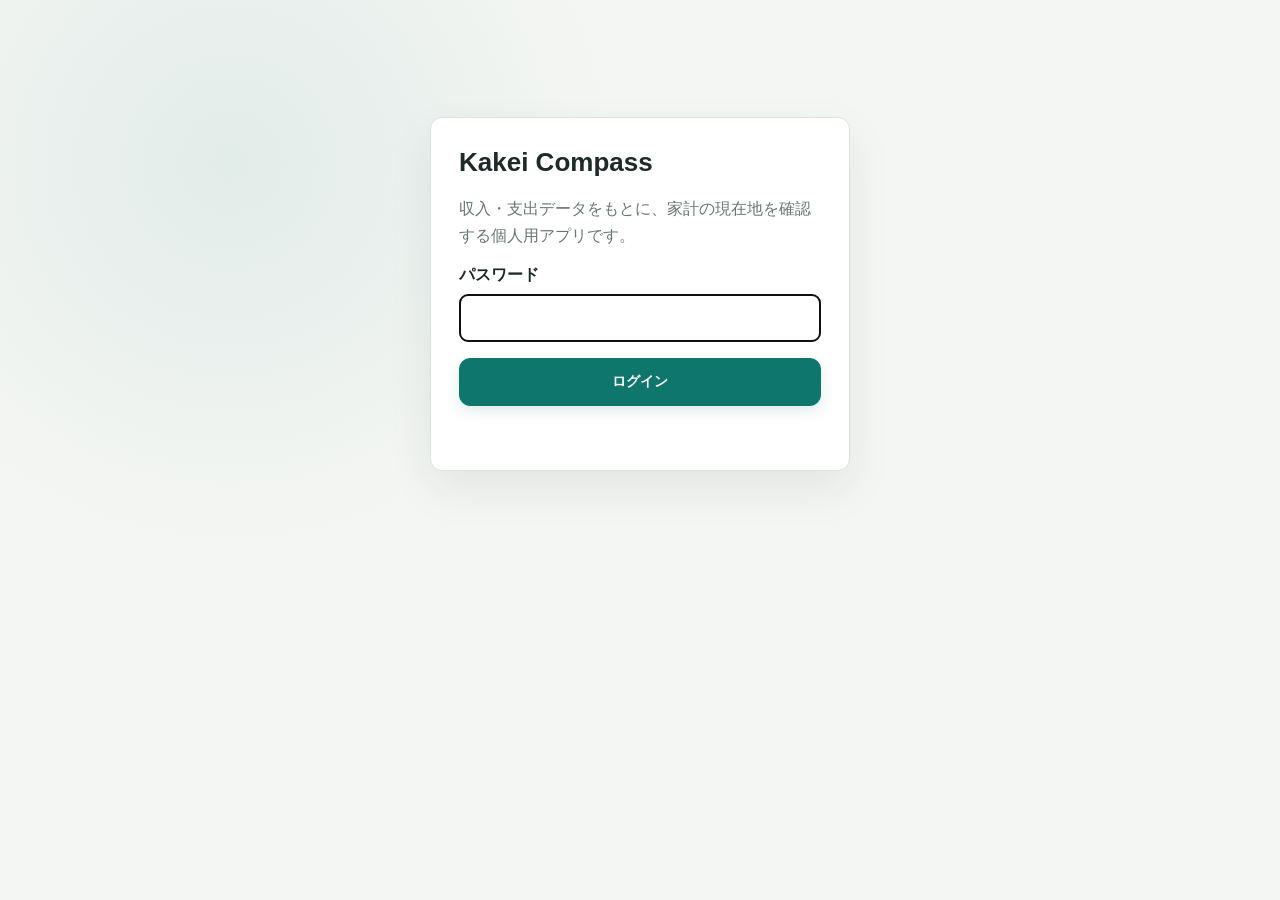
==== commit eda751b2: "Add files via upload" ====
--- a/index.html
+++ b/index.html
@@ -4,14 +4,14 @@
     <meta charset="UTF-8" />
     <meta name="viewport" content="width=device-width, initial-scale=1.0" />
     <title>Kakei Compass</title>
-    <link rel="stylesheet" href="styles.css?v=20260503-login-detail-fix" />
-    <link rel="manifest" href="manifest.webmanifest?v=20260503-login-detail-fix" />
+    <link rel="stylesheet" href="styles.css?v=20260506-ui-simplify" />
+    <link rel="manifest" href="manifest.webmanifest?v=20260506-ui-simplify" />
     <meta name="theme-color" content="#17352e" />
     <meta name="apple-mobile-web-app-capable" content="yes" />
     <meta name="apple-mobile-web-app-title" content="Kakei Compass" />
-    <link rel="apple-touch-icon" href="app-icon-180.png?v=20260503-login-detail-fix" />
-    <link rel="icon" type="image/png" sizes="192x192" href="app-icon-192.png?v=20260503-login-detail-fix" />
-    <link rel="icon" type="image/png" sizes="512x512" href="app-icon-512.png?v=20260503-login-detail-fix" />
+    <link rel="apple-touch-icon" href="app-icon-180.png?v=20260506-ui-simplify" />
+    <link rel="icon" type="image/png" sizes="192x192" href="app-icon-192.png?v=20260506-ui-simplify" />
+    <link rel="icon" type="image/png" sizes="512x512" href="app-icon-512.png?v=20260506-ui-simplify" />
   </head>
   <body class="auth-locked">
     <section id="authScreen" class="auth-screen" aria-labelledby="authTitle">
@@ -35,18 +35,24 @@
     <main class="app">
       <aside class="nav" id="appNav">
         <div class="nav-head">
-          <h1 class="nav-brand">Kakei Compass</h1>
-          <h2 id="navTitle" class="nav-mode-title">収入管理</h2>
+          <h1 class="nav-brand">KAKEI COMPASS</h1>
+          <h2 id="navTitle" class="nav-mode-title">サマリー</h2>
           <p class="nav-copy" id="navCopy">収入と支出を管理し、家計全体の状況を確認します。</p>
           <p class="nav-updated">最終更新 <strong id="navUpdatedLabel">-</strong></p>
         </div>
         <section id="householdBalanceCard" class="nav-balance-card" aria-live="polite"></section>
         <nav class="mode-switch" aria-label="管理対象の切替">
-          <button class="mode-button active" type="button" data-app-mode="income">
+          <button class="mode-button active" type="button" data-app-mode="summary">
+            <span>サマリー</span>
+          </button>
+          <button class="mode-button" type="button" data-app-mode="income">
             <span>収入管理</span>
           </button>
           <button class="mode-button" type="button" data-app-mode="expense">
             <span>支出管理</span>
+          </button>
+          <button class="mode-button" type="button" data-app-mode="analysis">
+            <span>分析</span>
           </button>
         </nav>
         <div class="nav-tools">
@@ -57,22 +63,21 @@
       </aside>
 
       <section class="workspace">
+        <section class="income-panel hidden" id="panel-summary"></section>
+        <section class="income-panel hidden" id="panel-analysis"></section>
         <section class="income-panel hidden" id="panel-income"></section>
 
         <article class="panel income-native expense-shell expense-view hidden">
           <div class="income-topbar">
             <div>
               <h3>支出管理</h3>
-              <p>支出項目の入力、外部データ、分析、データ管理をまとめて扱います。</p>
             </div>
           </div>
 
         <div class="tab-strip expense-view hidden" role="tablist" aria-label="支出管理の表示切替">
           <button class="tab active" id="tab-master" type="button" role="tab" aria-selected="true" data-tab="master">入力</button>
-          <button class="tab" id="tab-import" type="button" role="tab" aria-selected="false" data-tab="import">外部データ</button>
-          <button class="tab" id="tab-expense-analysis" type="button" role="tab" aria-selected="false" data-tab="expense-analysis">分析</button>
-          <button class="tab" id="tab-expense-data" type="button" role="tab" aria-selected="false" data-tab="expense-data">データ管理</button>
-        </div>
+          <button class="tab" id="tab-import" type="button" role="tab" aria-selected="false" data-tab="import" >外部データ</button>
+                  </div>
 
         <section class="tab-panel expense-view active hidden" id="panel-master" role="tabpanel" aria-labelledby="tab-master">
           <article class="panel">
@@ -81,8 +86,7 @@
               <div class="expense-person-switch">
                 <label>支払者<select id="expensePersonSelect"></select></label>
               </div>
-              <button id="addMasterItem" type="button">新規</button>
-              <label>
+              <label class="master-search-field">
                 検索
                 <input id="masterSearch" type="search" placeholder="保険、住宅ローン、通信など" />
               </label>
@@ -95,8 +99,7 @@
               </div>
             </div>
             <div id="masterCandidateNotice" class="maintenance-notice hidden"></div>
-            <p class="status-help">状態: 通常=閲覧中の項目、編集中=右側の詳細カードで変更中の項目。</p>
-            <div class="master-layout">
+                        <div class="master-layout">
               <section class="master-cards" id="masterCards"></section>
               <section class="master-list hidden" id="masterList">
                 <table class="master-table">
@@ -121,19 +124,24 @@
               </section>
               <aside id="detailPanel" class="detail-panel"></aside>
             </div>
+            <div class="master-bottom-actions">
+              <button id="addMasterItem" type="button">新規</button>
+              <button id="exportExpenseCsv" class="subtle-button" type="button">CSV出力</button>
+            </div>
           </article>
         </section>
 <section class="tab-panel expense-view hidden" id="panel-import" role="tabpanel" aria-labelledby="tab-import">
           <article class="panel">
             <div class="toolbar external-toolbar">
               <label class="file-button">
-                CSVを選択
+                CSV取込
                 <input id="externalCsvInput" type="file" accept=".csv,.txt" multiple />
               </label>
-              <div class="subtab-strip" role="tablist" aria-label="外部取り込み表示切替">
-                <button class="subtab active" type="button" data-external-tab="mf" aria-label="マネーフォワード" title="マネーフォワード">マネーフォワード</button>
-                <button class="subtab" type="button" data-external-tab="rakuten" aria-label="楽天カード" title="楽天カード">楽天カード</button>
-              </div>
+              <label class="external-source-select" aria-label="外部データ種別"><select id="externalSourceSelect" aria-label="外部データ種別">
+                  <option value="mf">マネーフォワード</option>
+                  <option value="rakuten">楽天カード</option>
+                </select>
+              </label>
               <div class="subtab-controls">
                 <div id="externalLinkBack" class="link-back-slot"></div>
                 <button id="prevImportMonth" class="icon-button" type="button" aria-label="前月へ移動" title="前月へ移動">‹</button>
@@ -141,8 +149,8 @@
                   <select id="importMonthSelect"></select>
                 </label>
                 <button id="nextImportMonth" class="icon-button" type="button" aria-label="翌月へ移動" title="翌月へ移動">›</button>
-                <button id="toggleImportEdit" type="button">編集</button>
-                <button id="bulkDeleteImportedRows" class="danger-button hidden" type="button">一括削除</button>
+                <button id="toggleImportEdit" class="hidden" type="button" aria-hidden="true">編集</button>
+                <button id="bulkDeleteImportedRows" class="danger-button hidden" type="button" aria-hidden="true">一括削除</button>
               </div>
               <span id="importSummary" class="muted-text">未取り込み</span>
               <div id="externalCandidateNotice" class="maintenance-notice compact hidden"></div>
@@ -308,19 +316,21 @@
         <div id="helpContent" class="help-content"></div>
       </div>
     </div>
-    <script src="data/household-data.js?v=20260503-login-detail-fix"></script>
-    <script src="data/payroll-data.js?v=20260503-login-detail-fix"></script>
-    <script src="storage.js?v=20260503-login-detail-fix"></script>
-    <script src="ui.js?v=20260503-login-detail-fix"></script>
-    <script src="household.js?v=20260503-login-detail-fix"></script>
-    <script src="import-utils.js?v=20260503-login-detail-fix"></script>
-    <script src="import.js?v=20260503-login-detail-fix"></script>
-    <script src="payroll.js?v=20260503-login-detail-fix"></script>
-    <script src="auth.js?v=20260503-login-detail-fix"></script>
-    <script src="app.js?v=20260503-login-detail-fix"></script>
+    <script src="data/household-data.js?v=20260506-ui-simplify"></script>
+    <script src="data/payroll-data.js?v=20260506-ui-simplify"></script>
+    <script src="storage.js?v=20260506-ui-simplify"></script>
+    <script src="ui.js?v=20260506-ui-simplify"></script>
+    <script src="household.js?v=20260506-ui-simplify"></script>
+    <script src="import-utils.js?v=20260506-ui-simplify"></script>
+    <script src="import.js?v=20260506-ui-simplify"></script>
+    <script src="payroll.js?v=20260506-ui-simplify"></script>
+    <script src="auth.js?v=20260506-ui-simplify"></script>
+    <script src="app.js?v=20260506-ui-simplify"></script>
   </body>
 </html>
 
 
 
 
+
+
--- a/styles.css
+++ b/styles.css
@@ -5569,3 +5569,1303 @@
     display: none !important;
   }
 }
+
+
+/* Expense mobile modal and neutral input polish */
+.tab-strip,
+.subtab-strip,
+.income-tabs,
+.expense-shell .tab-strip {
+  background: transparent !important;
+  background-color: transparent !important;
+}
+
+.tab,
+.subtab,
+.income-tabs .tab,
+.tab-strip button,
+.subtab-strip button {
+  background: transparent !important;
+  background-color: transparent !important;
+}
+
+.tab.active,
+.subtab.active,
+.income-tabs .tab.active,
+.tab-strip button.active,
+.subtab-strip button.active {
+  background: transparent !important;
+  background-color: transparent !important;
+  color: var(--accent-strong, #0f513f) !important;
+  border-bottom-color: transparent !important;
+  box-shadow: inset 0 -3px 0 var(--accent, #1f7a63) !important;
+}
+
+.tab:hover,
+.subtab:hover,
+.income-tabs .tab:hover,
+.tab-strip button:hover,
+.subtab-strip button:hover {
+  background: transparent !important;
+  background-color: transparent !important;
+}
+
+.master-search-field {
+  display: none !important;
+}
+
+.expense-input-toolbar {
+  grid-template-columns: minmax(150px, 190px) auto;
+}
+
+.expense-person-switch select {
+  text-align: center;
+  text-align-last: center;
+}
+
+.master-bottom-actions {
+  display: flex;
+  justify-content: flex-end;
+  margin-top: 16px;
+}
+
+.master-bottom-actions #addMasterItem {
+  min-width: 104px;
+}
+
+.expense-detail-backdrop {
+  position: fixed;
+  inset: 0;
+  z-index: 74;
+  background: rgba(9, 28, 22, 0.34);
+  opacity: 1;
+}
+
+@media (max-width: 768px) {
+  .expense-input-toolbar {
+    grid-template-columns: 1fr;
+    align-items: stretch;
+  }
+
+  .expense-person-switch select {
+    width: 100%;
+    min-height: 44px;
+  }
+
+  .master-bottom-actions {
+    justify-content: stretch;
+    margin-top: 14px;
+  }
+
+  .master-bottom-actions #addMasterItem {
+    width: 100%;
+    min-height: 44px;
+  }
+
+  #detailPanel.mobile-detail-modal {
+    position: fixed !important;
+    left: 12px;
+    right: 12px;
+    bottom: max(12px, env(safe-area-inset-bottom));
+    top: auto;
+    z-index: 75;
+    width: auto !important;
+    max-width: none !important;
+    max-height: min(82vh, 720px);
+    overflow-y: auto;
+    overscroll-behavior: contain;
+    display: grid !important;
+    border-radius: 16px 16px 12px 12px;
+    border: 1px solid rgba(47, 111, 87, 0.24);
+    background: #fff;
+    box-shadow: 0 -18px 44px rgba(9, 28, 22, 0.22);
+    animation: expenseDetailSlideUp 180ms ease-out;
+  }
+
+  #detailPanel.mobile-detail-modal .detail-close-button {
+    width: auto;
+    min-height: 34px;
+    padding: 0 10px;
+    justify-self: end;
+  }
+
+  body.expense-detail-modal-open {
+    overflow: hidden;
+  }
+}
+
+@keyframes expenseDetailSlideUp {
+  from {
+    opacity: 0;
+    transform: translateY(18px);
+  }
+  to {
+    opacity: 1;
+    transform: translateY(0);
+  }
+}
+
+@media (prefers-reduced-motion: reduce) {
+  #detailPanel.mobile-detail-modal {
+    animation: none !important;
+  }
+}
+
+
+/* Integrated analysis and mobile month containment */
+.unified-summary-panel,
+.unified-analysis-panel {
+  display: grid;
+  gap: 16px;
+}
+
+.unified-analysis-panel .income-chart-box,
+.unified-analysis-panel .analysis-card,
+.unified-summary-panel .analysis-card {
+  min-width: 0;
+  max-width: 100%;
+}
+
+@media (max-width: 768px) {
+  .flow-step,
+  .flow-step > div,
+  .payroll-ym-row,
+  .payroll-ym-row input[type="month"],
+  .payroll-ym-row button {
+    max-width: 100% !important;
+    min-width: 0 !important;
+    box-sizing: border-box;
+  }
+
+  .payroll-ym-row {
+    display: grid !important;
+    grid-template-columns: minmax(0, 1fr) !important;
+    overflow: hidden;
+  }
+
+  .payroll-ym-row input[type="month"] {
+    inline-size: 100% !important;
+  }
+
+  .unified-analysis-panel .analysis-summary,
+  .unified-summary-panel .analysis-summary {
+    grid-template-columns: 1fr;
+  }
+}
+
+/* UI simplify: menu, analysis, summary, and external data */
+.nav {
+  display: flex;
+  flex-direction: column;
+}
+
+.nav .mode-switch {
+  margin-bottom: 18px;
+}
+
+.nav-tools {
+  margin-top: auto;
+  padding-top: 18px;
+  border-top: 1px solid rgba(235, 244, 239, 0.18);
+}
+
+.summary-health-card {
+  display: grid;
+  gap: 8px;
+  padding: 18px;
+  border: 1px solid rgba(47, 111, 87, 0.18);
+  border-radius: 14px;
+  background: #fff;
+  box-shadow: 0 10px 28px rgba(16, 45, 35, 0.07);
+}
+
+.summary-health-card strong {
+  font-size: clamp(22px, 4vw, 34px);
+  color: #12382d;
+}
+
+.summary-health-card .judgment-badge {
+  justify-self: start;
+  min-height: 28px;
+  padding: 4px 10px;
+  border-radius: 999px;
+  font-weight: 700;
+  font-size: 13px;
+}
+
+.summary-health-card.healthy .judgment-badge {
+  color: #0f513f;
+  background: rgba(31, 122, 99, 0.12);
+}
+
+.summary-health-card.warning .judgment-badge {
+  color: #87620c;
+  background: rgba(214, 158, 46, 0.14);
+}
+
+.summary-health-card.deficit .judgment-badge {
+  color: #9f2d2d;
+  background: rgba(198, 72, 72, 0.12);
+}
+
+.income-basis-box summary {
+  cursor: pointer;
+  font-weight: 700;
+  color: #17352e;
+}
+
+.basis-list {
+  display: grid;
+  gap: 8px;
+  margin: 12px 0 0;
+}
+
+.basis-list div {
+  display: flex;
+  justify-content: space-between;
+  gap: 12px;
+  padding-block: 6px;
+  border-bottom: 1px solid rgba(47, 111, 87, 0.1);
+}
+
+.basis-list dt {
+  color: #65756f;
+  font-size: 12px;
+}
+
+.basis-list dd {
+  margin: 0;
+  text-align: right;
+  color: #17352e;
+  font-weight: 700;
+}
+
+.unified-income-toolbar {
+  display: flex;
+  align-items: end;
+  justify-content: space-between;
+  gap: 12px;
+  flex-wrap: wrap;
+  margin-bottom: 12px;
+}
+
+.unified-income-toolbar label {
+  display: grid;
+  gap: 6px;
+  color: #65756f;
+  font-size: 12px;
+}
+
+.unified-income-toolbar select {
+  min-height: 38px;
+  border-radius: 10px;
+  border: 1px solid rgba(47, 111, 87, 0.22);
+  background: #fff;
+  color: #17352e;
+  padding: 0 10px;
+  font-size: 14px;
+}
+
+.unified-chart-tabs {
+  display: flex;
+  gap: 8px;
+  flex-wrap: wrap;
+}
+
+.unified-chart-tabs button {
+  min-height: 36px;
+  border: 1px solid rgba(47, 111, 87, 0.18);
+  border-radius: 999px;
+  background: transparent;
+  color: #315047;
+  padding: 0 12px;
+}
+
+.unified-chart-tabs button.active {
+  color: #0f513f;
+  border-color: rgba(31, 122, 99, 0.5);
+  box-shadow: inset 0 -2px 0 #1f7a63;
+}
+
+.mobile-chart-select {
+  display: none !important;
+}
+
+.review-card-list {
+  display: grid;
+  gap: 10px;
+}
+
+.review-candidate-card {
+  display: grid;
+  grid-template-columns: auto minmax(0, 1fr) auto;
+  gap: 12px;
+  align-items: center;
+  padding: 14px;
+  border: 1px solid rgba(47, 111, 87, 0.14);
+  border-radius: 12px;
+  background: #fff;
+}
+
+.review-rank {
+  display: grid;
+  place-items: center;
+  width: 32px;
+  height: 32px;
+  border-radius: 999px;
+  background: rgba(31, 122, 99, 0.1);
+  color: #0f513f;
+  font-weight: 800;
+}
+
+.review-candidate-card strong {
+  color: #17352e;
+}
+
+.review-candidate-card .review-meta {
+  display: flex;
+  gap: 6px;
+  flex-wrap: wrap;
+  margin-top: 6px;
+}
+
+.review-candidate-card .review-amount {
+  color: #17352e;
+  font-weight: 800;
+  white-space: nowrap;
+}
+
+#toggleImportEdit,
+#bulkDeleteImportedRows {
+  display: none !important;
+}
+
+.external-card-title,
+.external-mobile-card .external-card-title,
+.imported-table td strong {
+  display: block;
+  max-width: 100%;
+  white-space: nowrap;
+  overflow: hidden;
+  text-overflow: ellipsis;
+}
+
+@media (max-width: 768px) {
+  .nav-tools {
+    margin-top: 22px;
+    padding-top: 16px;
+  }
+
+  .mobile-chart-select {
+    display: grid !important;
+    width: 100%;
+  }
+
+  .unified-chart-tabs {
+    display: none !important;
+  }
+
+  .unified-income-toolbar {
+    align-items: stretch;
+  }
+
+  .unified-income-toolbar label,
+  .unified-income-toolbar select {
+    width: 100%;
+    max-width: 100%;
+  }
+
+  .review-candidate-card {
+    grid-template-columns: auto minmax(0, 1fr);
+  }
+
+  .review-candidate-card .review-amount {
+    grid-column: 2;
+    justify-self: start;
+  }
+
+  #tab-import {
+    font-size: 0 !important;
+  }
+
+  #tab-import::after {
+    content: attr(data-mobile-label);
+    font-size: 14px;
+  }
+
+  #externalImportPanel .subtab-strip,
+  .external-source-tabs,
+  [data-external-tab].subtab {
+    min-width: 0;
+  }
+
+  #externalImportPanel .subtab-strip {
+    display: grid;
+    grid-template-columns: 1fr 1fr;
+    gap: 6px;
+    width: 100%;
+    padding: 4px;
+    border: 1px solid rgba(47, 111, 87, 0.18);
+    border-radius: 12px;
+    background: #fff !important;
+  }
+
+  #externalImportPanel .subtab-strip .subtab {
+    justify-content: center;
+    min-height: 40px;
+    white-space: nowrap;
+  }
+
+  .payroll-ym-row {
+    width: 100% !important;
+    max-width: 100% !important;
+    overflow: hidden;
+    gap: 10px;
+  }
+
+  .payroll-ym-row input[type="month"],
+  .payroll-ym-row button {
+    width: 100% !important;
+    max-width: 100% !important;
+    min-width: 0 !important;
+    box-sizing: border-box;
+  }
+}
+
+/* Status aliases used by summary logic */
+.summary-health-card.reflected .judgment-badge {
+  color: #0f513f;
+  background: rgba(31, 122, 99, 0.12);
+}
+
+.summary-health-card.attention .judgment-badge {
+  color: #87620c;
+  background: rgba(214, 158, 46, 0.14);
+}
+
+.summary-health-card.danger .judgment-badge {
+  color: #9f2d2d;
+  background: rgba(198, 72, 72, 0.12);
+}
+
+.review-candidate-card b {
+  justify-self: end;
+  color: #17352e;
+  font-weight: 800;
+  white-space: nowrap;
+}
+
+.review-candidate-card small,
+.review-candidate-card em {
+  display: block;
+  margin-top: 4px;
+  color: #66766f;
+  font-style: normal;
+}
+
+@media (max-width: 768px) {
+  .review-candidate-card b {
+    grid-column: 2;
+    justify-self: start;
+  }
+}
+
+/* Final UI polish: summary default, income records, external picker */
+.nav-brand {
+  text-transform: uppercase;
+  letter-spacing: 0.04em;
+  white-space: nowrap;
+}
+
+.summary-health-card {
+  background: #fff !important;
+}
+
+.summary-health-card > span {
+  color: #17352e;
+  font-weight: 700;
+}
+
+.summary-health-card .judgment-result {
+  margin-left: 4px;
+  font-size: inherit;
+  font-weight: 800;
+}
+
+.summary-health-card .judgment-result.reflected {
+  color: #0f7a55;
+}
+
+.summary-health-card .judgment-result.attention {
+  color: #a87308;
+}
+
+.summary-health-card .judgment-result.danger {
+  color: #b23b3b;
+}
+
+.summary-health-card .judgment-badge {
+  display: none !important;
+}
+
+.payroll-ym-row input[type="month"],
+.payroll-ym-row button,
+.external-source-select select {
+  min-height: 44px;
+  border-radius: 12px;
+  border: 1px solid rgba(47, 111, 87, 0.22);
+  background: #fff;
+  color: #17352e;
+  font: inherit;
+  box-shadow: 0 1px 0 rgba(16, 45, 35, 0.03);
+}
+
+.payroll-ym-row input[type="month"] {
+  padding: 0 12px;
+}
+
+.payroll-manage-toolbar {
+  display: flex;
+  justify-content: flex-end;
+  margin-bottom: 10px;
+}
+
+.payroll-manage-actions,
+.payroll-manage-card-actions {
+  display: flex;
+  gap: 8px;
+  flex-wrap: wrap;
+}
+
+.external-source-select {
+  display: grid;
+  gap: 6px;
+  min-width: 190px;
+  color: #65756f;
+  font-size: 12px;
+}
+
+.external-source-select select {
+  width: 100%;
+  padding: 0 34px 0 12px;
+}
+
+.external-toolbar .subtab-strip {
+  display: none !important;
+}
+
+#tab-import {
+  font-size: inherit !important;
+}
+
+#tab-import::after {
+  content: none !important;
+}
+
+@media (max-width: 768px) {
+  .nav-brand {
+    font-size: 18px;
+    letter-spacing: 0.035em;
+    padding-right: 54px;
+  }
+
+  .payroll-ym-row input[type="month"]::before {
+    content: attr(title);
+  }
+
+  .payroll-manage-toolbar {
+    justify-content: stretch;
+  }
+
+  .payroll-manage-toolbar button {
+    width: 100%;
+    min-height: 44px;
+  }
+
+  .external-toolbar {
+    grid-template-columns: 1fr;
+  }
+
+  .external-toolbar .file-button,
+  .external-source-select {
+    width: 100%;
+    min-width: 0;
+  }
+
+  .external-toolbar .file-button {
+    justify-content: center;
+    min-height: 44px;
+  }
+
+  .external-heading h4,
+  .external-heading .external-totals,
+  #rakutenSummary {
+    display: none !important;
+  }
+}
+
+@media (min-width: 769px) {
+  .external-toolbar {
+    align-items: end;
+  }
+}
+
+@media (max-width: 768px) {
+  .external-toolbar {
+    display: grid !important;
+    grid-template-columns: minmax(0, 1fr) minmax(0, 1fr);
+    gap: 10px;
+    align-items: end;
+  }
+
+  .external-toolbar .subtab-controls,
+  .external-toolbar #importSummary,
+  .external-toolbar #externalCandidateNotice {
+    grid-column: 1 / -1;
+  }
+
+  .external-toolbar .file-button,
+  .external-source-select {
+    width: 100%;
+    min-width: 0;
+  }
+
+  .external-source-select select {
+    min-width: 0;
+  }
+}
+
+@media (max-width: 390px) {
+  .external-toolbar {
+    grid-template-columns: 1fr;
+  }
+}
+
+/* Button system and iPhone month input final balance */
+:root {
+  --button-radius: 11px;
+  --button-height: 40px;
+  --button-height-mobile: 44px;
+  --button-pad-x: 14px;
+  --button-font-size: 14px;
+}
+
+button,
+.file-button {
+  box-sizing: border-box;
+  display: inline-flex;
+  align-items: center;
+  justify-content: center;
+  gap: 7px;
+  min-height: var(--button-height);
+  padding: 0 var(--button-pad-x);
+  border-radius: var(--button-radius);
+  font-size: var(--button-font-size);
+  font-weight: 700;
+  line-height: 1.2;
+  text-align: center;
+  white-space: nowrap;
+  transition: border-color 140ms ease, background-color 140ms ease, color 140ms ease, box-shadow 140ms ease, transform 120ms ease;
+}
+
+button:active,
+.file-button:active {
+  transform: translateY(1px);
+}
+
+button:disabled,
+.file-button.disabled {
+  transform: none;
+  opacity: 0.48;
+}
+
+.primary-button,
+#payrollApplyYm,
+#payrollSave,
+#commitEdit,
+#confirmCandidateApply,
+#applyPendingCandidate,
+#addLinkGroup,
+#saveListOptions,
+#payrollSaveProfileName,
+#exportFullBackup,
+.external-toolbar .file-button {
+  border-color: var(--accent);
+  background: var(--accent);
+  color: #fff;
+  box-shadow: 0 5px 14px rgba(31, 122, 99, 0.14);
+}
+
+.primary-button:hover,
+#payrollApplyYm:hover,
+#payrollSave:hover,
+#commitEdit:hover,
+#confirmCandidateApply:hover,
+#applyPendingCandidate:hover,
+#addLinkGroup:hover,
+#saveListOptions:hover,
+#payrollSaveProfileName:hover,
+#exportFullBackup:hover,
+.external-toolbar .file-button:hover {
+  border-color: #145f4e;
+  background: #176b57;
+}
+
+.subtle-button,
+.link-button,
+#payrollConfirm,
+#payrollClear,
+#payrollCopyPrevious,
+#payrollChooseManual,
+#togglePayrollManageEdit,
+#payrollExportExcel,
+#exportExpenseCsv,
+#addMasterItem,
+#toggleRowEdit,
+#cancelEdit,
+#rejectPendingCandidate,
+#clearLinkDraft,
+#addLinkIncome,
+#addLinkExpense,
+#addLinkExternal,
+#closeSettings,
+#closeHelp,
+#togglePayrollAnalysis,
+.payroll-file-action,
+.payroll-primary-action {
+  border-color: rgba(47, 111, 87, 0.22);
+  background: #fff;
+  color: #17352e;
+  box-shadow: 0 1px 0 rgba(16, 45, 35, 0.03);
+}
+
+.subtle-button:hover,
+.link-button:hover,
+#payrollConfirm:hover,
+#payrollClear:hover,
+#payrollCopyPrevious:hover,
+#payrollChooseManual:hover,
+#togglePayrollManageEdit:hover,
+#payrollExportExcel:hover,
+#exportExpenseCsv:hover,
+#addMasterItem:hover,
+#toggleRowEdit:hover,
+#cancelEdit:hover,
+#rejectPendingCandidate:hover,
+#clearLinkDraft:hover,
+#addLinkIncome:hover,
+#addLinkExpense:hover,
+#addLinkExternal:hover,
+#closeSettings:hover,
+#closeHelp:hover,
+#togglePayrollAnalysis:hover,
+.payroll-file-action:hover,
+.payroll-primary-action:hover {
+  border-color: rgba(31, 122, 99, 0.48);
+  background: rgba(31, 122, 99, 0.06);
+}
+
+button.danger,
+.danger-button,
+.subtle-button.danger,
+.danger-file-button,
+#deleteItem,
+#cancelCandidateApply,
+#bulkDeleteImportedRows,
+#resetMaster,
+#logoutApp {
+  border-color: rgba(184, 72, 72, 0.22);
+  background: #fff8f8;
+  color: #a83232;
+  box-shadow: none;
+}
+
+button.danger:hover,
+.danger-button:hover,
+.subtle-button.danger:hover,
+.danger-file-button:hover,
+#deleteItem:hover,
+#cancelCandidateApply:hover,
+#bulkDeleteImportedRows:hover,
+#resetMaster:hover,
+#logoutApp:hover {
+  border-color: rgba(184, 72, 72, 0.42);
+  background: #fff1f1;
+}
+
+.icon-button,
+.view-icon-toggle button,
+.detail-close-button,
+#closeCandidateApply,
+.alias-chip button,
+.link-chip button {
+  display: inline-grid;
+  place-items: center;
+  padding: 0;
+  border-radius: 10px;
+  font-weight: 800;
+  text-align: center;
+}
+
+.icon-button {
+  width: 38px;
+  min-width: 38px;
+  min-height: 38px;
+}
+
+.sort-button,
+.tab,
+.subtab,
+.mode-button,
+.nav-tool-button,
+.help-toc-link {
+  transform: none !important;
+}
+
+.payroll-ym-row {
+  min-width: 0 !important;
+  max-width: 100% !important;
+}
+
+.payroll-ym-row input[type="month"] {
+  appearance: none;
+  -webkit-appearance: none;
+  inline-size: 100%;
+  max-inline-size: 100%;
+  min-inline-size: 0;
+  min-width: 0 !important;
+  box-sizing: border-box;
+  overflow: hidden;
+  text-overflow: ellipsis;
+  border-radius: var(--button-radius);
+}
+
+.payroll-ym-row input[type="month"]::-webkit-date-and-time-value {
+  min-width: 0;
+  text-align: left;
+}
+
+@media (max-width: 768px) {
+  button,
+  .file-button {
+    min-height: var(--button-height-mobile);
+    min-width: 0;
+    max-width: 100%;
+    padding-inline: 13px;
+    font-size: 16px;
+  }
+
+  .icon-button,
+  .view-icon-toggle button,
+  .detail-close-button,
+  #closeCandidateApply,
+  .alias-chip button,
+  .link-chip button {
+    min-height: 44px;
+    min-width: 44px;
+  }
+
+  .flow-step {
+    overflow: hidden;
+  }
+
+  .flow-step > div {
+    width: 100%;
+    min-width: 0 !important;
+    max-width: 100% !important;
+    overflow: hidden;
+  }
+
+  .payroll-ym-row {
+    display: grid !important;
+    grid-template-columns: minmax(0, 1fr) !important;
+    gap: 10px !important;
+    width: 100% !important;
+    max-width: 100% !important;
+    min-width: 0 !important;
+    padding: 0 !important;
+    margin: 0 !important;
+    overflow: visible !important;
+    box-sizing: border-box;
+  }
+
+  .payroll-ym-row input[type="month"],
+  .payroll-ym-row button {
+    display: flex;
+    width: 100% !important;
+    max-width: 100% !important;
+    min-width: 0 !important;
+    inline-size: 100% !important;
+    box-sizing: border-box !important;
+    margin: 0 !important;
+    border-radius: 12px !important;
+  }
+
+  .payroll-ym-row input[type="month"] {
+    padding: 0 12px !important;
+  }
+
+  .button-row,
+  .payroll-method-actions,
+  .payroll-sub-actions,
+  .payroll-manage-card-actions,
+  .payroll-manage-actions,
+  .modal-actions,
+  .link-add-row,
+  .master-bottom-actions,
+  .external-card-actions,
+  .candidate-actions {
+    gap: 10px;
+  }
+
+  .button-row > *,
+  .payroll-method-actions > *,
+  .payroll-sub-actions > *,
+  .modal-actions > *,
+  .link-add-row > *,
+  .external-card-actions > *,
+  .candidate-actions > * {
+    min-width: 0;
+  }
+
+  .auth-card button,
+  #payrollApplyYm,
+  #payrollSave,
+  #commitEdit,
+  .external-toolbar .file-button {
+    min-height: 46px;
+  }
+}
+
+@media (min-width: 769px) {
+  button,
+  .file-button {
+    min-height: 38px;
+  }
+
+  .primary-button,
+  #payrollApplyYm,
+  #payrollSave,
+  #commitEdit,
+  .external-toolbar .file-button {
+    min-height: 40px;
+  }
+
+  .subtle-button,
+  .link-button {
+    min-height: 34px;
+    font-size: 13px;
+  }
+}
+
+/* Fine tune after button normalization */
+#logoutApp.nav-tool-button {
+  border-color: rgba(255, 255, 255, 0.14);
+  background: transparent;
+  color: rgba(255, 235, 235, 0.9);
+  box-shadow: none;
+}
+
+#logoutApp.nav-tool-button:hover {
+  border-color: rgba(255, 210, 210, 0.28);
+  background: rgba(255, 255, 255, 0.06);
+  color: #fff;
+}
+
+.summary-health-card {
+  padding: 20px;
+  gap: 10px;
+}
+
+.summary-health-card > span {
+  display: inline-flex;
+  align-items: center;
+  gap: 8px;
+  flex-wrap: wrap;
+  font-size: 15px;
+}
+
+.summary-health-card .judgment-result {
+  display: inline-flex;
+  align-items: center;
+  min-height: 30px;
+  padding: 3px 12px;
+  border-radius: 999px;
+  font-size: 18px;
+  line-height: 1.2;
+  letter-spacing: 0;
+}
+
+.summary-health-card .judgment-result.reflected {
+  color: #0a6c4d;
+  background: rgba(31, 122, 99, 0.11);
+}
+
+.summary-health-card .judgment-result.attention {
+  color: #966608;
+  background: rgba(214, 158, 46, 0.14);
+}
+
+.summary-health-card .judgment-result.danger {
+  color: #a92f2f;
+  background: rgba(198, 72, 72, 0.12);
+}
+
+.payroll-ym-row input[type="month"] {
+  color: rgba(23, 53, 46, 0.72);
+  text-align: center;
+  text-align-last: center;
+  font-weight: 650;
+  letter-spacing: 0;
+}
+
+.payroll-ym-row input[type="month"]::before {
+  content: none !important;
+  display: none !important;
+}
+
+.payroll-ym-row input[type="month"]::-webkit-date-and-time-value {
+  text-align: center;
+  color: rgba(23, 53, 46, 0.72);
+  line-height: 1;
+}
+
+#togglePayrollManageEdit {
+  min-height: 40px;
+  padding: 0 16px;
+  border-radius: 10px;
+  font-size: 14px;
+  font-weight: 750;
+}
+
+.payroll-manage-actions .subtle-button,
+.payroll-manage-card-actions .subtle-button {
+  min-height: 38px;
+  padding: 0 14px;
+  border-radius: 10px;
+  font-size: 14px;
+  font-weight: 750;
+  margin-left: 0;
+}
+
+.payroll-manage-actions .subtle-button.danger,
+.payroll-manage-card-actions .subtle-button.danger {
+  color: #a83232;
+  background: #fff7f7;
+  border-color: rgba(184, 72, 72, 0.28);
+}
+
+@media (max-width: 768px) {
+  .summary-health-card .judgment-result {
+    font-size: 17px;
+    min-height: 32px;
+  }
+
+  .payroll-ym-row input[type="month"] {
+    min-height: 44px;
+    white-space: nowrap;
+    padding-inline: 12px !important;
+  }
+
+  #togglePayrollManageEdit,
+  .payroll-manage-actions .subtle-button,
+  .payroll-manage-card-actions .subtle-button {
+    min-height: 44px;
+    font-size: 16px;
+  }
+
+  .payroll-manage-actions,
+  .payroll-manage-card-actions {
+    gap: 8px;
+  }
+
+  .payroll-manage-actions .subtle-button,
+  .payroll-manage-card-actions .subtle-button {
+    flex: 1 1 120px;
+  }
+}
+
+/* Rakuten mobile cards and calm status polish */
+#logoutApp.nav-tool-button,
+#logoutApp.nav-tool-button:hover,
+#logoutApp.nav-tool-button:focus-visible {
+  border: 0 !important;
+  background: transparent !important;
+  color: #c1ceca !important;
+  box-shadow: none !important;
+}
+
+#logoutApp.nav-tool-button:hover,
+#logoutApp.nav-tool-button:focus-visible {
+  color: #f8faf8 !important;
+  text-decoration: underline;
+  text-underline-offset: 3px;
+}
+
+.summary-health-card .judgment-result,
+.summary-health-card .judgment-result.reflected,
+.summary-health-card .judgment-result.attention,
+.summary-health-card .judgment-result.danger {
+  background: transparent !important;
+  padding: 0 !important;
+  border-radius: 0 !important;
+  min-height: 0 !important;
+  font-size: clamp(22px, 5vw, 32px) !important;
+  line-height: 1.05;
+  font-weight: 900;
+}
+
+@media (max-width: 768px) {
+  #externalRakutenPanel:not(.hidden) #rakutenImportedCards,
+  #externalMfPanel:not(.hidden) #mfImportedCards {
+    display: grid !important;
+    grid-template-columns: minmax(0, 1fr);
+    gap: 10px;
+    width: 100%;
+    max-width: 100%;
+  }
+
+  #externalRakutenPanel:not(.hidden) .external-mobile-card,
+  #externalRakutenPanel:not(.hidden) .external-empty-card,
+  #externalMfPanel:not(.hidden) .external-mobile-card,
+  #externalMfPanel:not(.hidden) .external-empty-card {
+    display: block !important;
+  }
+
+  .external-mobile-card .external-card-title {
+    white-space: nowrap !important;
+    overflow: hidden !important;
+    text-overflow: ellipsis !important;
+    overflow-wrap: normal !important;
+  }
+}
+
+/* Final polish: keep logout aligned with Settings/Help and make external mobile cards source-safe. */
+#logoutApp.nav-tool-button,
+#logoutApp.nav-tool-button:hover,
+#logoutApp.nav-tool-button:active,
+#logoutApp.nav-tool-button:focus-visible {
+  display: inline-flex;
+  align-items: center;
+  gap: 7px;
+  min-height: 26px;
+  border: 0 !important;
+  padding: 0 !important;
+  background: transparent !important;
+  color: #c1ceca !important;
+  box-shadow: none !important;
+  text-decoration: none !important;
+  font-size: 12px;
+  font-weight: 700;
+}
+
+#logoutApp.nav-tool-button:hover,
+#logoutApp.nav-tool-button:focus-visible {
+  color: #f8faf8 !important;
+}
+
+#logoutApp.nav-tool-button > span {
+  width: 14px;
+  height: 14px;
+  opacity: 0.82;
+  color: currentColor;
+}
+
+.summary-health-card .judgment-result,
+.summary-health-card .judgment-result.reflected,
+.summary-health-card .judgment-result.attention,
+.summary-health-card .judgment-result.danger {
+  background: transparent !important;
+  box-shadow: none !important;
+  padding: 0 !important;
+}
+
+@media (max-width: 768px) {
+  #logoutApp.nav-tool-button,
+  #logoutApp.nav-tool-button:hover,
+  #logoutApp.nav-tool-button:active,
+  #logoutApp.nav-tool-button:focus-visible {
+    justify-content: center;
+    min-height: 38px;
+    border: 1px solid rgba(255, 255, 255, 0.16) !important;
+    border-radius: 8px;
+    padding: 0 10px !important;
+    background: rgba(255, 255, 255, 0.07) !important;
+    color: #c1ceca !important;
+    text-align: center;
+    font-size: 13px;
+  }
+
+  #logoutApp.nav-tool-button:hover,
+  #logoutApp.nav-tool-button:focus-visible {
+    background: rgba(255, 255, 255, 0.1) !important;
+    color: #f8faf8 !important;
+  }
+
+  #externalRakutenPanel.hidden #rakutenImportedCards,
+  #externalMfPanel.hidden #mfImportedCards {
+    display: none !important;
+  }
+
+  #externalRakutenPanel:not(.hidden) #rakutenImportedCards,
+  #externalMfPanel:not(.hidden) #mfImportedCards {
+    display: grid !important;
+    grid-template-columns: minmax(0, 1fr);
+    gap: 10px;
+    width: 100%;
+    max-width: 100%;
+  }
+
+  #externalRakutenPanel:not(.hidden) .imported-table-wrap,
+  #externalMfPanel:not(.hidden) .imported-table-wrap {
+    display: none !important;
+  }
+}
+
+/* Final nav alignment: logout follows Settings/Help text rhythm. */
+#logoutApp.nav-tool-button,
+#logoutApp.nav-tool-button:hover,
+#logoutApp.nav-tool-button:active,
+#logoutApp.nav-tool-button:focus-visible {
+  justify-content: flex-start !important;
+  align-items: center !important;
+  gap: 7px !important;
+  text-align: left !important;
+}
+
+@media (max-width: 768px) {
+  #logoutApp.nav-tool-button,
+  #logoutApp.nav-tool-button:hover,
+  #logoutApp.nav-tool-button:active,
+  #logoutApp.nav-tool-button:focus-visible {
+    justify-content: flex-start !important;
+    text-align: left !important;
+    padding-left: 12px !important;
+    padding-right: 12px !important;
+  }
+}
+
+/* Compact headers and external import controls polish. */
+.income-topbar p {
+  display: none !important;
+}
+
+.external-source-select {
+  gap: 0;
+}
+
+.month-select-wrap select,
+#importMonthSelect {
+  text-align: center;
+  text-align-last: center;
+  min-height: 38px;
+  line-height: 1.2;
+}
+
+@media (max-width: 768px) {
+  .month-select-wrap,
+  .month-select-wrap select,
+  #importMonthSelect {
+    min-height: 44px;
+  }
+}
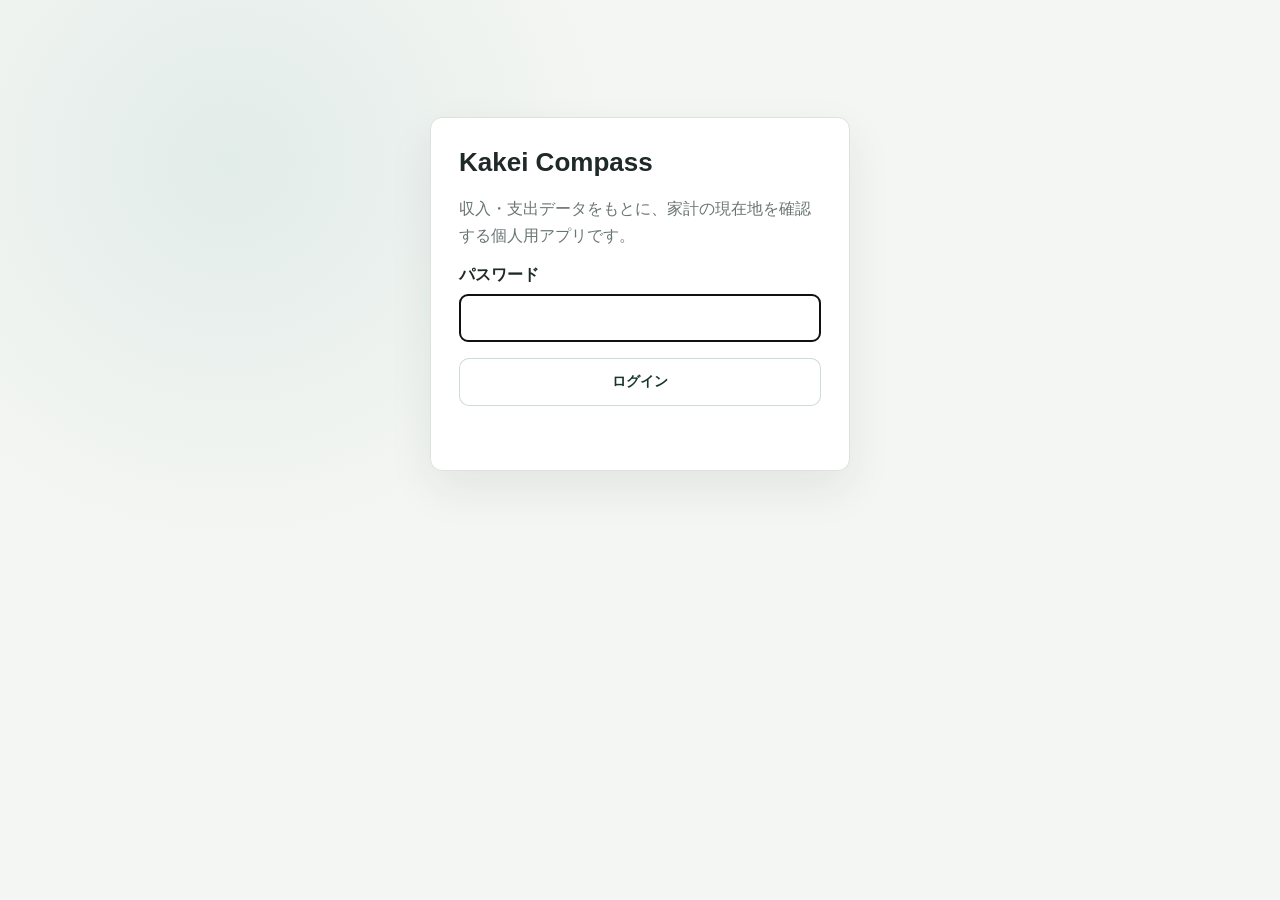
==== commit 8c441127: "Add files via upload" ====
--- a/index.html
+++ b/index.html
@@ -4,7 +4,7 @@
     <meta charset="UTF-8" />
     <meta name="viewport" content="width=device-width, initial-scale=1.0" />
     <title>Kakei Compass</title>
-    <link rel="stylesheet" href="styles.css?v=20260506-ui-simplify" />
+    <link rel="stylesheet" href="styles.css?v=20260509-final-ui" />
     <link rel="manifest" href="manifest.webmanifest?v=20260506-ui-simplify" />
     <meta name="theme-color" content="#17352e" />
     <meta name="apple-mobile-web-app-capable" content="yes" />
@@ -75,7 +75,7 @@
           </div>
 
         <div class="tab-strip expense-view hidden" role="tablist" aria-label="支出管理の表示切替">
-          <button class="tab active" id="tab-master" type="button" role="tab" aria-selected="true" data-tab="master">入力</button>
+          <button class="tab active" id="tab-master" type="button" role="tab" aria-selected="true" data-tab="master">登録データ</button>
           <button class="tab" id="tab-import" type="button" role="tab" aria-selected="false" data-tab="import" >外部データ</button>
                   </div>
 
@@ -291,6 +291,11 @@
             </div>
           </div>
         </section>
+        <section class="settings-section storage-status-section">
+          <h4>保存状態確認</h4>
+          <p>この端末のブラウザ内に保存されているデータ件数と保存キーを確認します。</p>
+          <div id="storageStatusPanel"></div>
+        </section>
         <section class="settings-section backup-section">
           <h4>バックアップ</h4>
           <p>収入管理、支出管理、外部取り込み、設定をまとめて保全します。復元は現在データへ影響するため確認して実行します。</p>
@@ -334,3 +339,4 @@
 
 
 
+
--- a/styles.css
+++ b/styles.css
@@ -1,4 +1,4 @@
-:root {
+﻿:root {
   color-scheme: light;
   --bg: #f4f6f3;
   --ink: #1f2928;
@@ -6428,7 +6428,6 @@
 }
 
 .payroll-ym-row input[type="month"] {
-  appearance: none;
   -webkit-appearance: none;
   inline-size: 100%;
   max-inline-size: 100%;
@@ -6869,3 +6868,907 @@
     min-height: 44px;
   }
 }
+
+/* Expense external controls, cards, and unified analysis final alignment. */
+.external-toolbar .file-button,
+.external-source-select select,
+#addMasterItem {
+  box-sizing: border-box;
+  min-height: 44px;
+  height: 44px;
+  border-radius: 12px;
+  padding: 0 16px;
+  font-size: 14px;
+  font-weight: 800;
+  line-height: 1;
+  display: inline-flex;
+  align-items: center;
+  justify-content: center;
+}
+
+.external-source-select {
+  display: inline-flex;
+  align-items: stretch;
+  min-width: min(220px, 100%);
+  max-width: 100%;
+}
+
+.external-source-select select {
+  width: 100%;
+  min-width: 0;
+  border: 1px solid rgba(47, 111, 87, 0.3);
+  background: #fff;
+  color: #17352e;
+  box-shadow: 0 5px 14px rgba(31, 122, 99, 0.08);
+}
+
+.external-toolbar .file-button,
+#addMasterItem {
+  border: 1px solid var(--accent);
+  background: var(--accent);
+  color: #fff;
+  box-shadow: 0 5px 14px rgba(31, 122, 99, 0.14);
+}
+
+.external-toolbar .file-button:hover,
+#addMasterItem:hover {
+  background: #176b57;
+  border-color: #145f4e;
+}
+
+.link-button:not(:disabled),
+.link-button.active,
+tr.highlight .link-button,
+.external-mobile-card.highlight .link-button {
+  border-color: rgba(31, 122, 99, 0.65);
+  background: #1f7a63;
+  color: #fff;
+  box-shadow: 0 5px 12px rgba(31, 122, 99, 0.14);
+}
+
+.link-button:not(:disabled):hover,
+.link-button.active:hover,
+tr.highlight .link-button:hover,
+.external-mobile-card.highlight .link-button:hover {
+  background: #176b57;
+  border-color: #145f4e;
+}
+
+.expense-card-row {
+  display: grid;
+  grid-template-columns: minmax(0, 1fr) auto;
+  align-items: center;
+  gap: 12px;
+}
+
+.expense-card-meta {
+  justify-self: end;
+  justify-items: end;
+  text-align: right;
+  margin-left: auto;
+}
+
+.expense-card-meta .amount-stack {
+  display: grid;
+  justify-items: end;
+  gap: 2px;
+  text-align: right;
+  margin-right: 0 !important;
+}
+
+.expense-card-meta .amount-stack b,
+.expense-card-meta .amount-stack small,
+.expense-card-meta .cost-main,
+.expense-card-meta .cost-sub {
+  display: block;
+  text-align: right;
+  white-space: nowrap;
+}
+
+.expense-card-meta .mini-badge {
+  justify-self: end;
+}
+
+.unified-analysis-panel {
+  gap: 16px;
+}
+
+.unified-analysis-panel .income-topbar {
+  margin-bottom: 0;
+}
+
+.unified-analysis-panel .analysis-card,
+.unified-analysis-panel .income-chart-box,
+.unified-analysis-panel .review-candidate-card {
+  border: 1px solid rgba(47, 111, 87, 0.14);
+  border-radius: 14px;
+  background: #fff;
+  box-shadow: 0 8px 22px rgba(16, 45, 35, 0.055);
+}
+
+.unified-analysis-panel .analysis-card {
+  padding: 18px;
+}
+
+.unified-analysis-panel .analysis-card h4,
+.unified-analysis-panel .analysis-card-head h4 {
+  margin: 0 0 12px;
+  color: #17352e;
+  font-size: 16px;
+  line-height: 1.35;
+  font-weight: 900;
+}
+
+.unified-analysis-panel .analysis-card-head {
+  align-items: center;
+  margin-bottom: 12px;
+}
+
+.unified-analysis-panel .analysis-card-head button,
+.unified-analysis-panel .income-chart-controls .subtab {
+  min-height: 36px;
+  border-radius: 10px;
+  border: 1px solid rgba(47, 111, 87, 0.18);
+  background: #fff;
+  color: #26463d;
+  font-weight: 800;
+}
+
+.unified-analysis-panel .income-chart-controls .subtab.active {
+  border-color: var(--accent);
+  color: var(--accent);
+  box-shadow: inset 0 -2px 0 var(--accent);
+}
+
+.unified-analysis-panel .analysis-grid,
+.unified-analysis-panel .expense-analysis-grid {
+  gap: 12px;
+}
+
+.unified-analysis-panel .review-card-list {
+  display: grid;
+  gap: 10px;
+}
+
+.unified-analysis-panel .review-candidate-card {
+  padding: 14px;
+  align-items: center;
+}
+
+.unified-analysis-panel .review-candidate-card b,
+.unified-analysis-panel .review-candidate-card .review-amount {
+  color: #17352e;
+  font-weight: 900;
+}
+
+@media (max-width: 768px) {
+  .external-toolbar {
+    grid-template-columns: minmax(0, 1fr) minmax(0, 1fr);
+    align-items: stretch;
+  }
+
+  .external-toolbar .file-button,
+  .external-source-select select,
+  #addMasterItem {
+    min-height: 46px;
+    height: 46px;
+    width: 100%;
+    padding: 0 14px;
+    font-size: 16px;
+  }
+
+  .expense-card-row {
+    grid-template-columns: minmax(0, 1fr) max-content;
+    gap: 10px;
+  }
+
+  .expense-card-meta {
+    width: auto !important;
+    min-width: 96px;
+    max-width: 42%;
+    justify-content: flex-end !important;
+    justify-items: end;
+  }
+
+  .expense-card-meta .amount-stack {
+    max-width: 100%;
+  }
+
+  .unified-analysis-panel .analysis-card {
+    padding: 14px;
+  }
+
+  .unified-analysis-panel .analysis-grid,
+  .unified-analysis-panel .expense-analysis-grid {
+    grid-template-columns: minmax(0, 1fr) !important;
+  }
+
+  .unified-analysis-panel .analysis-card-head {
+    align-items: stretch;
+    flex-direction: column;
+  }
+
+  .unified-analysis-panel .analysis-card-head button {
+    width: 100%;
+    min-height: 44px;
+  }
+
+  .unified-analysis-panel .income-chart-controls {
+    display: grid;
+    grid-template-columns: minmax(0, 1fr);
+    gap: 8px;
+  }
+
+  .unified-analysis-panel .income-chart-controls .subtab {
+    min-height: 44px;
+    width: 100%;
+  }
+}
+
+
+/* iPhone final fix: external source select height and expense amount right edge. */
+@media (max-width: 768px) {
+  .external-toolbar {
+    grid-template-columns: minmax(0, 1fr) minmax(0, 1fr) !important;
+    align-items: stretch !important;
+    gap: 10px !important;
+  }
+
+  .external-toolbar .file-button,
+  .external-source-select,
+  .external-source-select select {
+    box-sizing: border-box !important;
+    min-height: 56px !important;
+    height: 56px !important;
+    max-height: 56px !important;
+    border-radius: 16px !important;
+    font-size: 16px !important;
+    font-weight: 800 !important;
+    line-height: 1 !important;
+    width: 100% !important;
+    min-width: 0 !important;
+    vertical-align: middle !important;
+  }
+
+  .external-source-select {
+    display: flex !important;
+    align-items: stretch !important;
+  }
+
+  .external-source-select select {
+    display: block !important;
+    padding: 0 38px 0 14px !important;
+    border: 1px solid rgba(47, 111, 87, 0.3) !important;
+    background-color: #fff !important;
+    background-image: linear-gradient(45deg, transparent 50%, #2f6f57 50%), linear-gradient(135deg, #2f6f57 50%, transparent 50%);
+    background-position: calc(100% - 19px) 50%, calc(100% - 13px) 50%;
+    background-size: 6px 6px, 6px 6px;
+    background-repeat: no-repeat;
+    color: #17352e !important;
+    box-shadow: 0 5px 14px rgba(31, 122, 99, 0.08) !important;
+    -webkit-appearance: none;
+    appearance: none;
+  }
+
+  .external-toolbar .file-button {
+    padding: 0 14px !important;
+  }
+
+  .expense-card-row {
+    display: grid !important;
+    grid-template-columns: minmax(0, 1fr) minmax(112px, max-content) !important;
+    align-items: center !important;
+    column-gap: 12px !important;
+    width: 100% !important;
+    max-width: 100% !important;
+  }
+
+  .expense-card-row > span:first-child {
+    min-width: 0 !important;
+    overflow: hidden !important;
+  }
+
+  .expense-card-row > span:first-child strong,
+  .expense-card-row > span:first-child small {
+    overflow: hidden !important;
+    text-overflow: ellipsis !important;
+    white-space: nowrap !important;
+  }
+
+  .expense-card-meta {
+    display: grid !important;
+    grid-template-columns: minmax(0, 1fr) !important;
+    width: 100% !important;
+    min-width: 112px !important;
+    max-width: none !important;
+    justify-self: stretch !important;
+    justify-items: end !important;
+    align-content: center !important;
+    text-align: right !important;
+    margin-left: 0 !important;
+  }
+
+  .expense-card-meta .amount-stack {
+    width: 100% !important;
+    max-width: 100% !important;
+    justify-items: end !important;
+    text-align: right !important;
+  }
+
+  .expense-card-meta .amount-stack b,
+  .expense-card-meta .amount-stack small {
+    width: 100% !important;
+    text-align: right !important;
+    white-space: nowrap !important;
+  }
+}
+
+@media (max-width: 390px) {
+  .external-toolbar {
+    grid-template-columns: minmax(0, 1fr) minmax(0, 1fr) !important;
+  }
+
+  .expense-card-row {
+    grid-template-columns: minmax(0, 1fr) minmax(104px, max-content) !important;
+    column-gap: 10px !important;
+  }
+
+  .expense-card-meta {
+    min-width: 104px !important;
+  }
+}
+
+/* Storage status diagnostics in Settings. */
+.storage-status-section {
+  gap: 12px;
+}
+
+.storage-status-grid {
+  display: grid;
+  grid-template-columns: repeat(2, minmax(0, 1fr));
+  gap: 10px;
+}
+
+.storage-status-grid div {
+  border: 1px solid rgba(47, 111, 87, 0.14);
+  border-radius: 12px;
+  background: #fff;
+  padding: 12px;
+  display: grid;
+  gap: 4px;
+}
+
+.storage-status-grid span {
+  color: var(--muted);
+  font-size: 12px;
+  font-weight: 700;
+}
+
+.storage-status-grid strong {
+  color: #17352e;
+  font-size: 15px;
+  font-weight: 900;
+}
+
+.storage-key-details {
+  border: 1px solid rgba(47, 111, 87, 0.14);
+  border-radius: 12px;
+  padding: 10px 12px;
+  background: rgba(248, 251, 249, 0.8);
+}
+
+.storage-key-details summary {
+  cursor: pointer;
+  color: #2f6f57;
+  font-weight: 800;
+}
+
+.storage-key-details ul {
+  margin: 10px 0 0;
+  padding-left: 18px;
+  color: var(--muted);
+}
+
+.storage-key-details code {
+  font-size: 12px;
+  overflow-wrap: anywhere;
+}
+
+@media (max-width: 768px) {
+  .storage-status-grid {
+    grid-template-columns: 1fr;
+  }
+}
+
+/* Final UI harmonization: buttons and analysis page. */
+:root {
+  --button-height: 42px;
+  --button-height-mobile: 46px;
+  --button-radius: 10px;
+  --button-pad-x: 16px;
+  --button-font: 14px;
+  --button-font-mobile: 16px;
+  --button-border: rgba(47, 111, 87, 0.24);
+  --button-bg: #ffffff;
+  --button-bg-hover: #f7fbf9;
+  --button-primary: #1f7a63;
+  --button-primary-hover: #185f4e;
+  --button-danger: #b42318;
+  --button-danger-soft: #fff5f3;
+  --button-shadow: 0 6px 14px rgba(23, 53, 46, 0.08);
+  --card-radius: 14px;
+  --card-pad: 16px;
+}
+
+button,
+.primary-button,
+.secondary-button,
+.subtle-button,
+.ghost-button,
+.link-button,
+.file-button,
+.danger-button,
+button.danger,
+.nav-tool-button,
+.mode-button,
+.tab,
+.subtab,
+.sort-button,
+.small-action-button,
+.icon-button {
+  box-sizing: border-box;
+  min-height: var(--button-height);
+  border-radius: var(--button-radius);
+  font-size: var(--button-font);
+  font-weight: 800;
+  line-height: 1.2;
+  letter-spacing: 0;
+  display: inline-flex;
+  align-items: center;
+  justify-content: center;
+  gap: 8px;
+  text-align: center;
+  white-space: nowrap;
+  transition: border-color 140ms ease, background-color 140ms ease, color 140ms ease, box-shadow 140ms ease, transform 80ms ease;
+}
+
+button:not(.mode-button):not(.nav-tool-button):not(.tab):not(.subtab):not(.icon-button):not(.sort-button),
+.file-button,
+.primary-button,
+.secondary-button,
+.subtle-button,
+.ghost-button,
+.link-button,
+.danger-button,
+button.danger {
+  padding: 0 var(--button-pad-x);
+  border: 1px solid var(--button-border);
+  background: var(--button-bg);
+  color: #17352e;
+  box-shadow: none;
+}
+
+button:not(:disabled):hover,
+.file-button:hover {
+  border-color: rgba(31, 122, 99, 0.54);
+  background-color: var(--button-bg-hover);
+}
+
+button:not(:disabled):active,
+.file-button:active {
+  transform: translateY(1px);
+}
+
+.primary-button,
+.auth-card .primary-button,
+#payrollApplyYm,
+#payrollSave,
+#confirmCandidateApply,
+#addMasterItem,
+.external-toolbar .file-button,
+#exportExpenseCsv,
+#payrollExportExcel,
+#confirmFullRestore,
+#downloadFullBackup,
+#saveSettings,
+#saveLinkGroup {
+  border-color: var(--button-primary);
+  background: var(--button-primary);
+  color: #ffffff;
+  box-shadow: var(--button-shadow);
+}
+
+.primary-button:not(:disabled):hover,
+.auth-card .primary-button:not(:disabled):hover,
+#payrollApplyYm:not(:disabled):hover,
+#payrollSave:not(:disabled):hover,
+#confirmCandidateApply:not(:disabled):hover,
+#addMasterItem:not(:disabled):hover,
+.external-toolbar .file-button:hover,
+#exportExpenseCsv:not(:disabled):hover,
+#payrollExportExcel:not(:disabled):hover,
+#confirmFullRestore:not(:disabled):hover,
+#downloadFullBackup:not(:disabled):hover,
+#saveSettings:not(:disabled):hover,
+#saveLinkGroup:not(:disabled):hover {
+  border-color: var(--button-primary-hover);
+  background: var(--button-primary-hover);
+  color: #ffffff;
+}
+
+.secondary-button,
+.subtle-button,
+.ghost-button,
+.link-button,
+#payrollChooseManual,
+#payrollCopyPrevious,
+#payrollConfirm,
+#payrollClear,
+#togglePayrollManageEdit,
+#togglePayrollAnalysis,
+#toggleRowEdit,
+#commitEdit,
+#cancelEdit,
+#toggleHistory,
+#applyPendingCandidate,
+#rejectPendingCandidate,
+#closeCandidateApply,
+#cancelCandidateApply,
+[data-analysis-tab],
+[data-unified-open-expense],
+[data-payroll-load],
+[data-payroll-restore-snapshot],
+[data-candidate-status],
+[data-candidate-apply],
+[data-edit-link-group],
+[data-add-link-member],
+[data-delete-link-group] {
+  border-color: var(--button-border);
+  background: #ffffff;
+  color: #17352e;
+}
+
+button.danger,
+.danger-button,
+.subtle-button.danger,
+#deleteItem,
+[data-payroll-delete],
+#bulkDeleteImportedRows,
+#logoutApp,
+[data-delete-link-group] {
+  border-color: rgba(180, 35, 24, 0.22);
+  background: var(--button-danger-soft);
+  color: var(--button-danger);
+}
+
+#logoutApp {
+  background: rgba(255, 255, 255, 0.06);
+  border-color: rgba(255, 255, 255, 0.11);
+  color: #f8faf8;
+  box-shadow: none;
+}
+
+#logoutApp:hover {
+  background: rgba(255, 255, 255, 0.1);
+  border-color: rgba(255, 255, 255, 0.2);
+}
+
+.icon-button,
+.view-icon-toggle button,
+#prevImportMonth,
+#nextImportMonth,
+#closeDetailPanel,
+#closeCandidateApply,
+.modal-close,
+.link-chip button,
+.alias-chip button {
+  width: var(--button-height);
+  min-width: var(--button-height);
+  padding: 0;
+  border-radius: 50%;
+  color: #17352e;
+}
+
+.tab,
+.subtab,
+.income-tabs .tab {
+  min-height: 42px;
+  padding: 0 14px;
+  border: 0;
+  border-bottom: 2px solid transparent;
+  border-radius: 0;
+  background: transparent;
+  box-shadow: none;
+  color: var(--muted);
+}
+
+.tab:hover,
+.subtab:hover,
+.income-tabs .tab:hover {
+  background: transparent;
+  color: #17352e;
+  border-bottom-color: rgba(31, 122, 99, 0.28);
+}
+
+.tab.active,
+.subtab.active,
+.income-tabs .tab.active,
+.segmented-control button.active,
+.view-icon-toggle button.active,
+.button-row button.selected,
+.payroll-primary-action.selected {
+  background: transparent;
+  color: #17352e;
+  border-color: transparent;
+  border-bottom-color: var(--button-primary);
+  box-shadow: none;
+}
+
+.button-row,
+.payroll-sub-actions,
+.master-bottom-actions,
+.modal-actions,
+.candidate-actions,
+.external-card-actions,
+.settings-actions,
+.link-group-actions,
+.analysis-card-head {
+  gap: 10px;
+}
+
+.unified-analysis-panel {
+  display: grid;
+  gap: 16px;
+}
+
+.unified-analysis-panel .income-topbar {
+  margin-bottom: 0;
+}
+
+.unified-analysis-panel .analysis-card,
+.unified-analysis-panel .analysis-card-wide,
+.expense-analysis-panel .analysis-card,
+.expense-analysis-panel .analysis-card-wide {
+  border: 1px solid rgba(47, 111, 87, 0.14);
+  border-radius: var(--card-radius);
+  background: #ffffff;
+  padding: var(--card-pad);
+  box-shadow: 0 10px 26px rgba(23, 53, 46, 0.06);
+}
+
+.unified-analysis-panel h4,
+.expense-analysis-panel h4,
+.analysis-card h4 {
+  margin: 0 0 12px;
+  color: #17352e;
+  font-size: 16px;
+  line-height: 1.35;
+}
+
+.unified-analysis-panel .income-analysis-toolbar,
+.income-analysis-toolbar {
+  display: flex;
+  flex-wrap: wrap;
+  align-items: end;
+  gap: 12px;
+  margin-bottom: 12px;
+}
+
+.unified-analysis-panel .income-analysis-toolbar label,
+.income-analysis-toolbar label {
+  display: grid;
+  gap: 6px;
+  color: var(--muted);
+  font-size: 12px;
+  font-weight: 800;
+}
+
+.unified-analysis-panel select,
+.income-analysis-toolbar select,
+.analysis-card select {
+  min-height: var(--button-height);
+  border: 1px solid var(--button-border);
+  border-radius: var(--button-radius);
+  padding: 0 36px 0 12px;
+  background-color: #fff;
+  color: #17352e;
+  font-size: var(--button-font);
+  font-weight: 800;
+}
+
+.unified-chart-tabs,
+.income-chart-controls {
+  display: flex;
+  flex-wrap: wrap;
+  gap: 6px;
+  margin-bottom: 12px;
+}
+
+.unified-analysis-panel .income-chart-box,
+.analysis-card .income-chart-box {
+  border: 1px solid rgba(47, 111, 87, 0.12);
+  border-radius: 12px;
+  background: #ffffff;
+  padding: 10px;
+}
+
+.unified-analysis-panel .analysis-grid,
+.expense-analysis-grid,
+.analysis-grid {
+  gap: 12px;
+}
+
+.analysis-mini-table,
+.analysis-compare-table {
+  border-collapse: separate;
+  border-spacing: 0;
+}
+
+.analysis-mini-table th,
+.analysis-mini-table td,
+.analysis-compare-table th,
+.analysis-compare-table td {
+  padding: 10px 8px;
+  border-bottom: 1px solid rgba(47, 111, 87, 0.12);
+  font-size: 13px;
+}
+
+.review-card-list {
+  display: grid;
+  gap: 10px;
+}
+
+.review-candidate-card,
+.review-top-item {
+  display: grid;
+  grid-template-columns: auto minmax(0, 1fr);
+  gap: 12px;
+  align-items: start;
+  border: 1px solid rgba(47, 111, 87, 0.14);
+  border-radius: 12px;
+  background: #fff;
+  padding: 12px;
+}
+
+.review-rank {
+  width: 30px;
+  height: 30px;
+  display: inline-flex;
+  align-items: center;
+  justify-content: center;
+  border-radius: 999px;
+  background: rgba(31, 122, 99, 0.1);
+  color: #1f7a63;
+  font-weight: 900;
+}
+
+.review-candidate-card strong,
+.review-top-item strong {
+  display: block;
+  color: #17352e;
+  font-size: 15px;
+}
+
+.review-candidate-card b,
+.review-top-item b {
+  display: block;
+  margin-top: 4px;
+  color: #17352e;
+  font-size: 18px;
+  font-variant-numeric: tabular-nums;
+}
+
+.review-candidate-card small,
+.review-candidate-card em,
+.review-top-item span,
+.review-top-item small {
+  display: block;
+  margin-top: 4px;
+  color: var(--muted);
+  font-size: 12px;
+  font-style: normal;
+  line-height: 1.5;
+}
+
+@media (max-width: 768px) {
+  button,
+  .primary-button,
+  .secondary-button,
+  .subtle-button,
+  .ghost-button,
+  .link-button,
+  .file-button,
+  .danger-button,
+  button.danger,
+  .nav-tool-button,
+  .mode-button,
+  .tab,
+  .subtab,
+  .small-action-button {
+    min-height: var(--button-height-mobile);
+    font-size: var(--button-font-mobile);
+  }
+
+  .icon-button,
+  .view-icon-toggle button,
+  #prevImportMonth,
+  #nextImportMonth,
+  #closeDetailPanel,
+  #closeCandidateApply,
+  .modal-close {
+    width: var(--button-height-mobile);
+    min-width: var(--button-height-mobile);
+    min-height: var(--button-height-mobile);
+  }
+
+  .button-row,
+  .payroll-sub-actions,
+  .master-bottom-actions,
+  .modal-actions,
+  .candidate-actions,
+  .settings-actions,
+  .link-group-actions {
+    display: flex;
+    flex-wrap: wrap;
+    gap: 10px;
+  }
+
+  .button-row > button,
+  .payroll-sub-actions > button,
+  .master-bottom-actions > button,
+  .modal-actions > button,
+  .candidate-actions > button,
+  .settings-actions > button {
+    flex: 1 1 150px;
+  }
+
+  .unified-analysis-panel {
+    gap: 12px;
+  }
+
+  .unified-analysis-panel .analysis-card,
+  .unified-analysis-panel .analysis-card-wide,
+  .expense-analysis-panel .analysis-card,
+  .expense-analysis-panel .analysis-card-wide {
+    padding: 14px;
+    border-radius: 14px;
+    box-shadow: none;
+  }
+
+  .unified-analysis-panel .income-analysis-toolbar,
+  .income-analysis-toolbar {
+    display: grid;
+    grid-template-columns: minmax(0, 1fr);
+  }
+
+  .unified-analysis-panel .income-analysis-toolbar label,
+  .unified-analysis-panel .income-analysis-toolbar select,
+  .income-analysis-toolbar label,
+  .income-analysis-toolbar select {
+    width: 100%;
+    min-width: 0;
+  }
+
+  .unified-chart-tabs {
+    display: none;
+  }
+
+  .mobile-chart-select {
+    display: grid;
+  }
+
+  .unified-analysis-panel .analysis-card-head,
+  .analysis-card-head {
+    align-items: stretch;
+    flex-direction: column;
+  }
+
+  .review-candidate-card,
+  .review-top-item {
+    grid-template-columns: auto minmax(0, 1fr);
+  }
+
+  .analysis-compare-table {
+    min-width: 720px;
+  }
+}
